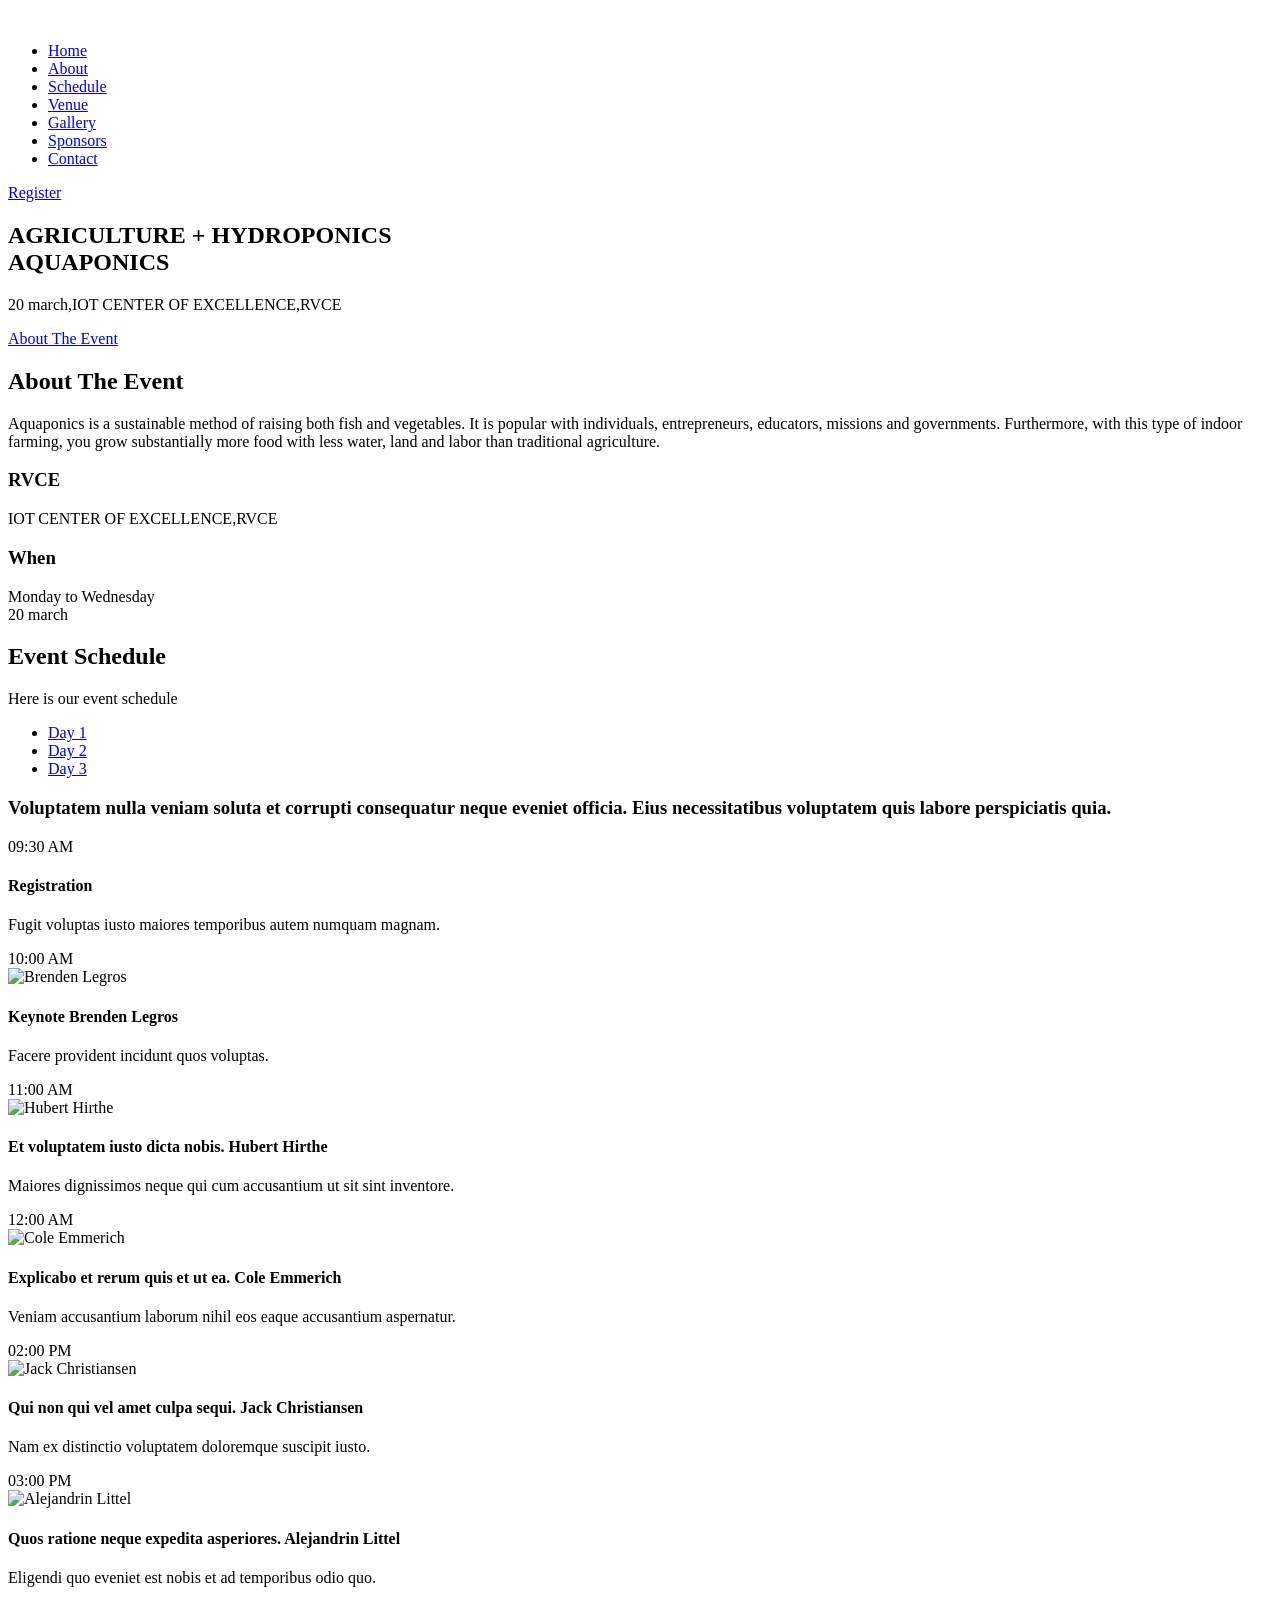
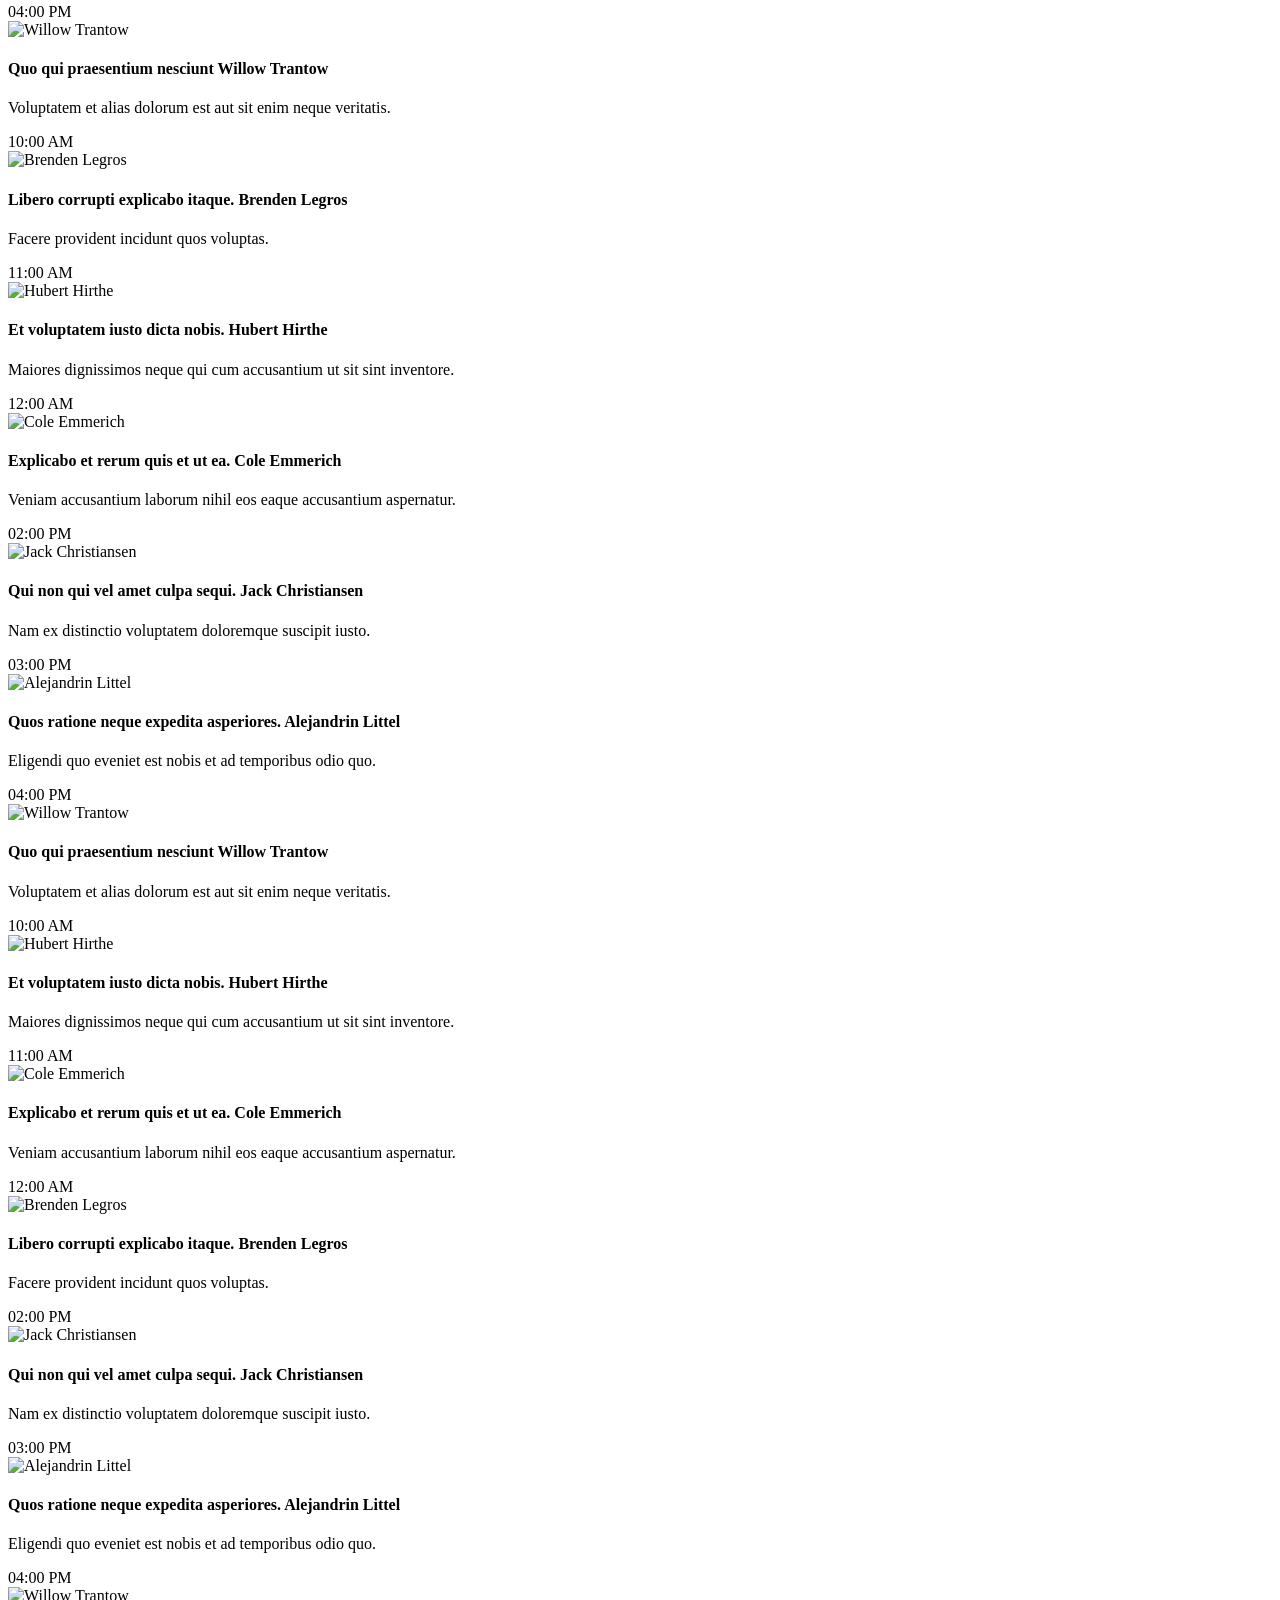
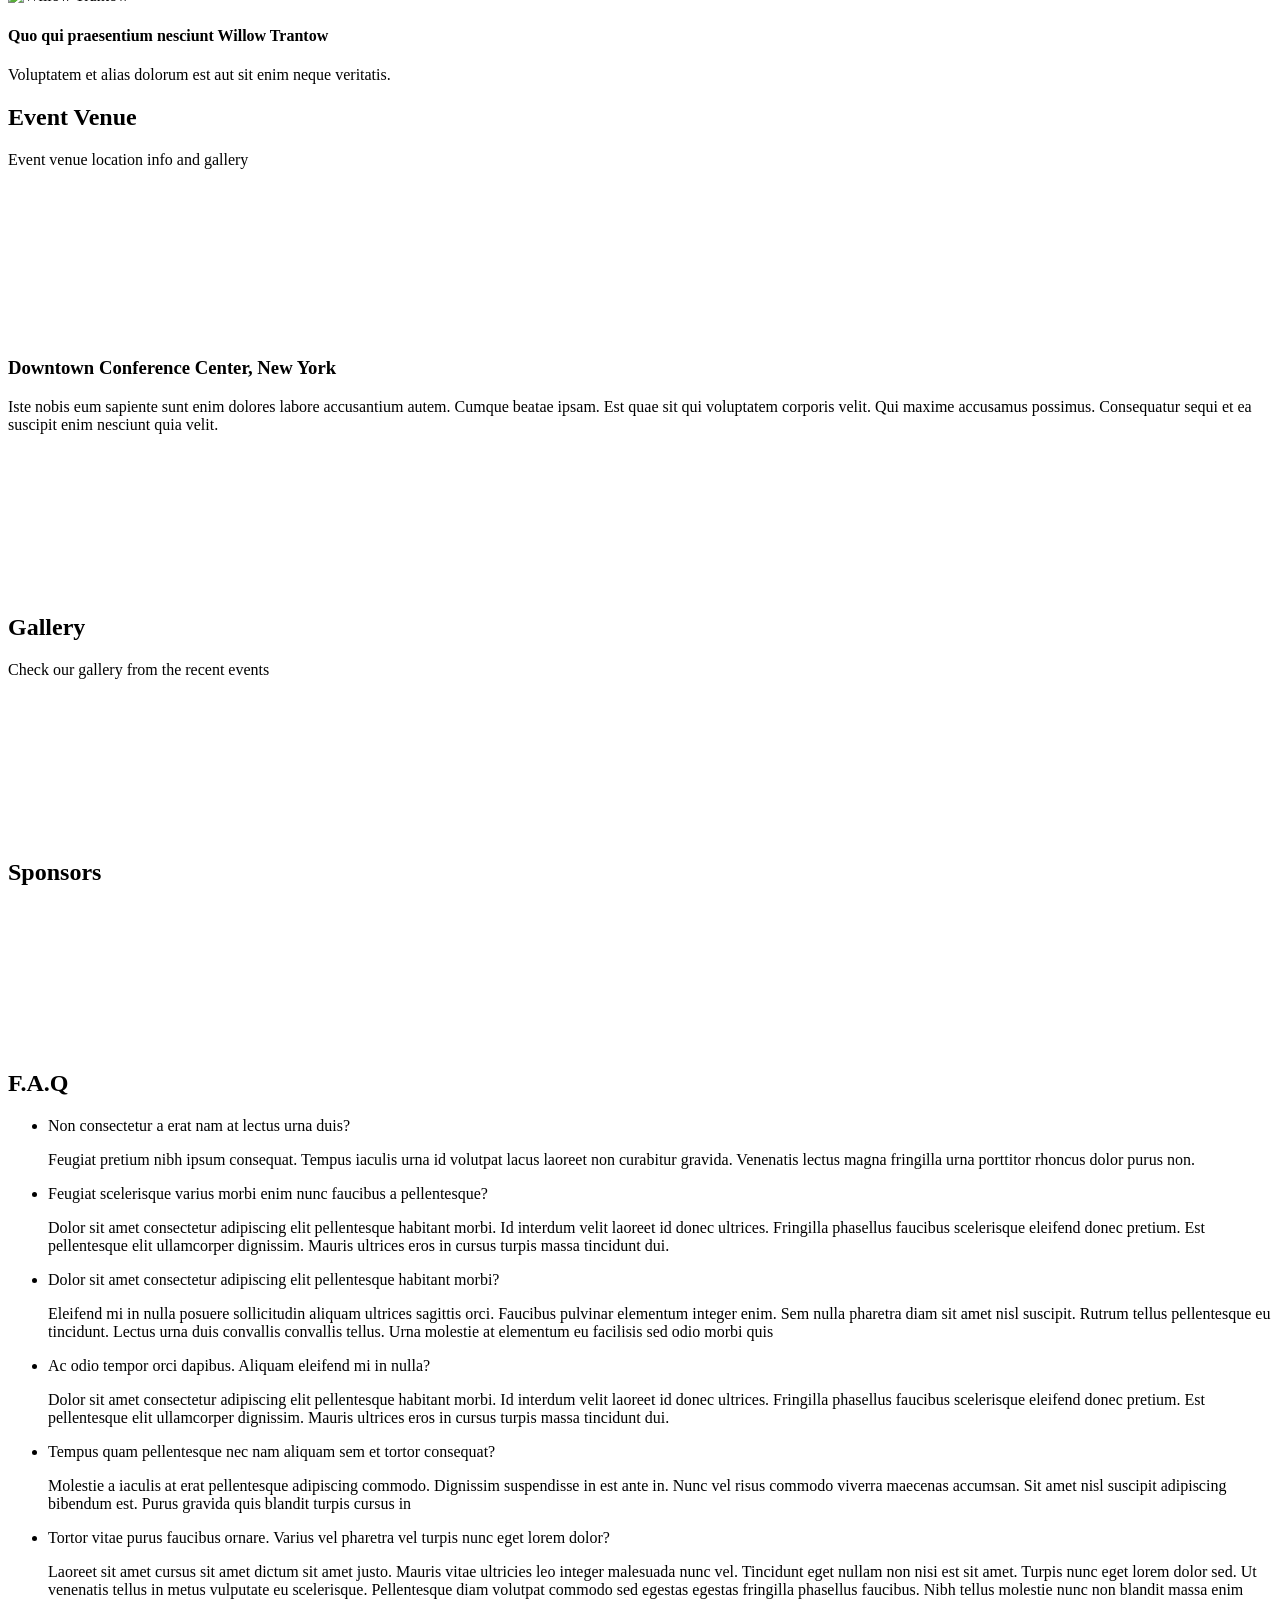
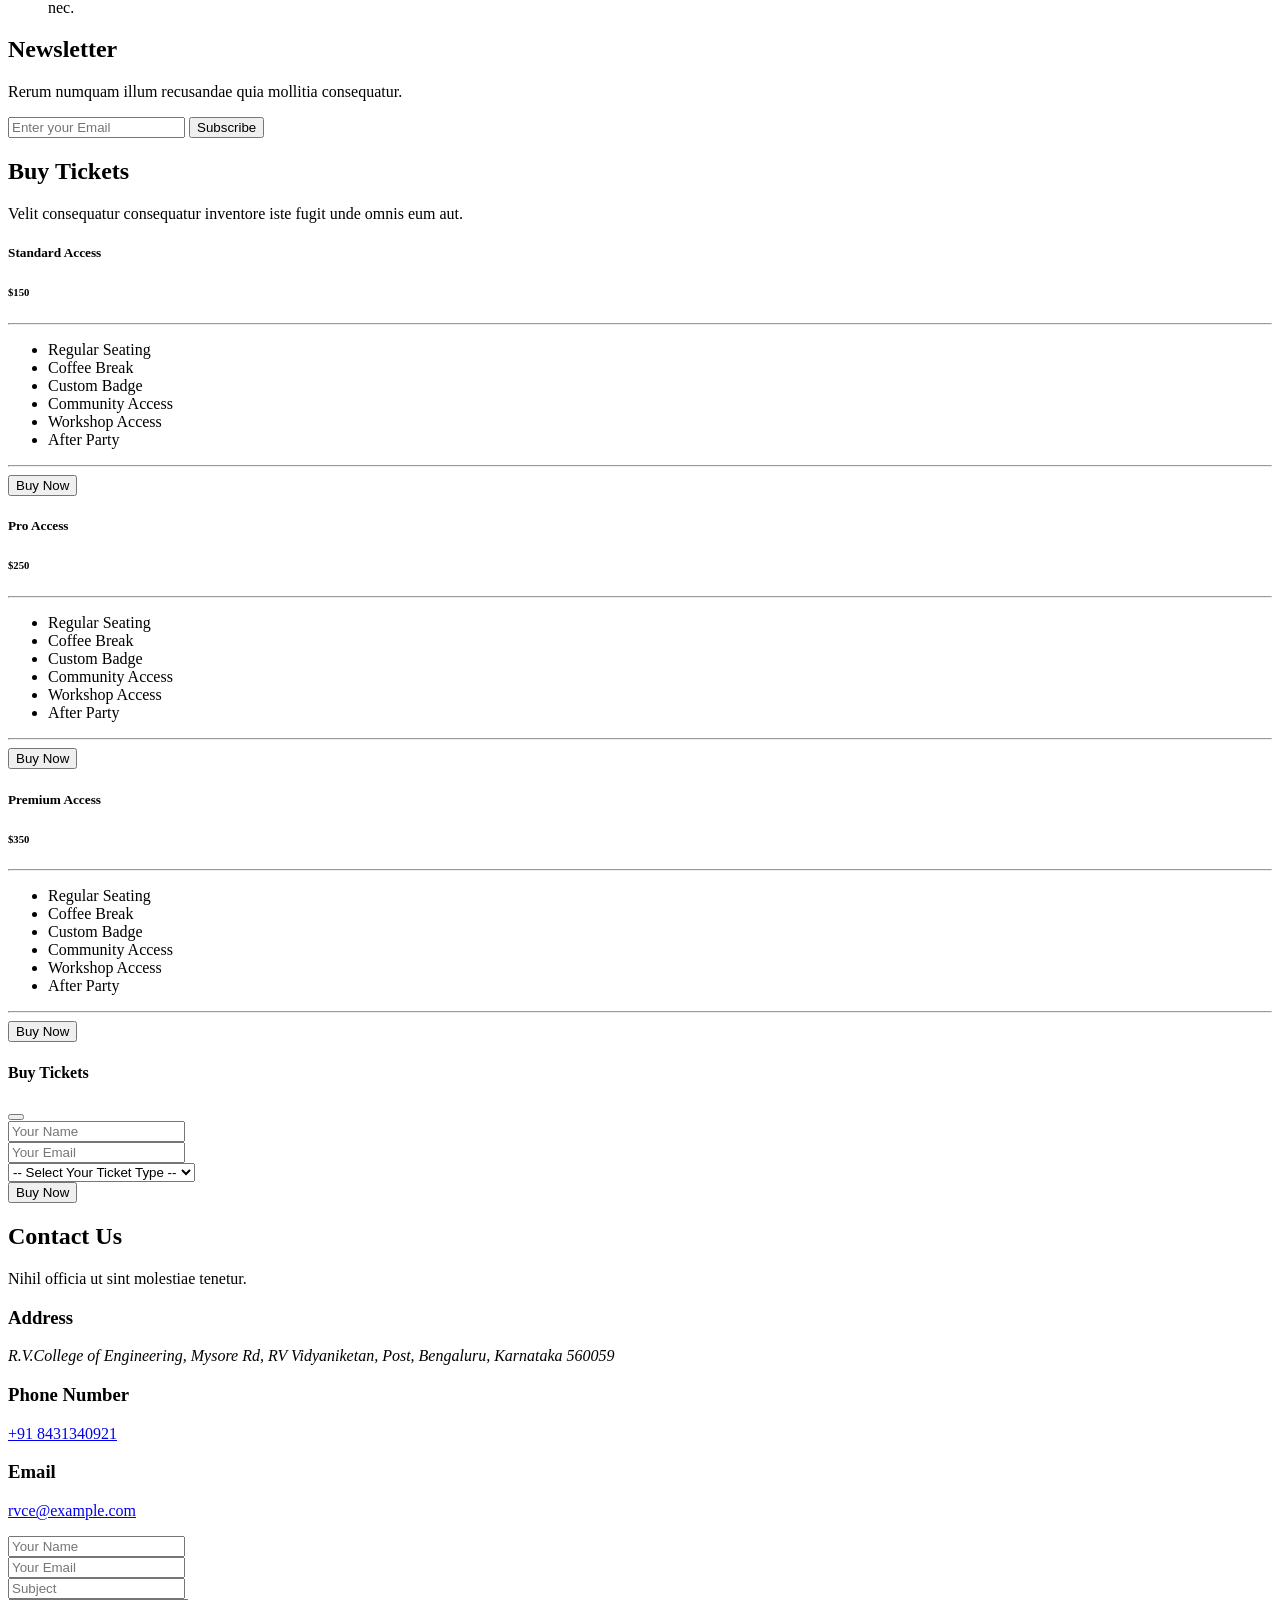
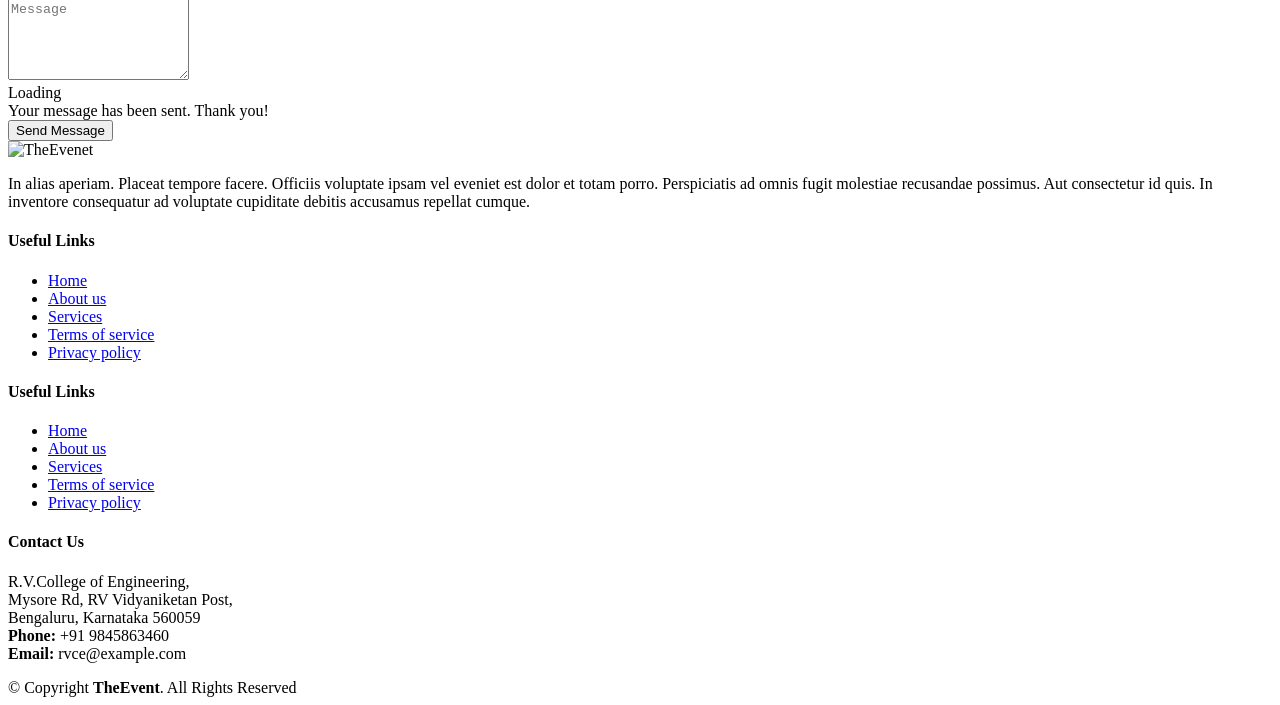
==== index1.html @ 78305111 "Add files via upload" ====
<!DOCTYPE html>
<html lang="en">

<head>
  <meta charset="utf-8">
  <meta content="width=device-width, initial-scale=1.0" name="viewport">

  <title>TheEvent Bootstrap Template - Index</title>
  <meta content="" name="description">
  <meta content="" name="keywords">

  <!-- Favicons -->
  <link href="assets/img/favicon.png" rel="icon">
  <link href="assets/img/apple-touch-icon.png" rel="apple-touch-icon">

  <!-- Google Fonts -->
  <link href="https://fonts.googleapis.com/css?family=Open+Sans:300,300i,400,400i,700,700i|Raleway:300,400,500,700,800" rel="stylesheet">

  <!-- Vendor CSS Files -->
  <link href="assets/vendor/aos/aos.css" rel="stylesheet">
  <link href="assets/vendor/bootstrap/css/bootstrap.min.css" rel="stylesheet">
  <link href="assets/vendor/bootstrap-icons/bootstrap-icons.css" rel="stylesheet">
  <link href="assets/vendor/glightbox/css/glightbox.min.css" rel="stylesheet">
  <link href="assets/vendor/swiper/swiper-bundle.min.css" rel="stylesheet">

  <!-- Template Main CSS File -->
  <link href="assets/css/style.css" rel="stylesheet">

  <!-- =======================================================
  * Template Name: TheEvent
  * Updated: Mar 13 2024 with Bootstrap v5.3.3
  * Template URL: https://bootstrapmade.com/theevent-conference-event-bootstrap-template/
  * Author: BootstrapMade.com
  * License: https://bootstrapmade.com/license/
  ======================================================== -->
</head>

<body>

  <!-- ======= Header ======= -->
  <header id="header" class="d-flex align-items-center ">
    <div class="container-fluid container-xxl d-flex align-items-center">

      <div id="logo" class="me-auto">
        <!-- Uncomment below if you prefer to use a text logo -->
        <!-- <h1><a href="index.html">The<span>Event</span></a></h1>-->
        <a href="index.html" class="scrollto"><img src="assets/img/logo.png" alt="" title=""></a>
      </div>

      <nav id="navbar" class="navbar order-last order-lg-0">
        <ul>
          <li><a class="nav-link scrollto active" href="#hero">Home</a></li>
          <li><a class="nav-link scrollto" href="#about">About</a></li>
          <li><a class="nav-link scrollto" href="#schedule">Schedule</a></li>
          <li><a class="nav-link scrollto" href="#venue">Venue</a></li>
          <li><a class="nav-link scrollto" href="#gallery">Gallery</a></li>
          <li><a class="nav-link scrollto" href="#supporters">Sponsors</a></li>
          <!-- <li class="dropdown"><a href="#"><span>Drop Down</span> <i class="bi bi-chevron-down"></i></a>
          <ul>
            <li><a href="#">Drop Down 1</a></li>
            <li class="dropdown"><a href="#"><span>Deep Drop Down</span> <i class="bi bi-chevron-right"></i></a>
              <ul>
                <li><a href="#">Deep Drop Down 1</a></li>
                <li><a href="#">Deep Drop Down 2</a></li>
                <li><a href="#">Deep Drop Down 3</a></li>
                <li><a href="#">Deep Drop Down 4</a></li>
                <li><a href="#">Deep Drop Down 5</a></li>
              </ul>
            </li>
            <li><a href="#">Drop Down 2</a></li>
            <li><a href="#">Drop Down 3</a></li>
            <li><a href="#">Drop Down 4</a></li>
          </ul>
        </li> -->
          <li><a class="nav-link scrollto" href="#contact">Contact</a></li>
        </ul>
        <i class="bi bi-list mobile-nav-toggle"></i>
      </nav><!-- .navbar -->
      <a class="buy-tickets " href="registration.html">Register</a>

    </div>
  </header><!-- End Header -->

  <!-- ======= Hero Section ======= -->
  <section id="hero">
    <div class="hero-container" data-aos="zoom-in" data-aos-delay="100">
      <h1 class="mb-4 pb-0">AGRICULTURE + HYDROPONICS <br><span>AQUAPONICS</span></h1>
      <p class="mb-4 pb-0">20 march,IOT CENTER OF EXCELLENCE,RVCE</p>
      <a href="https://www.youtube.com/watch?v=yhcAOE2JOVs" class="glightbox play-btn mb-4"></a>
      <a href="#about" class="about-btn scrollto">About The Event</a>
    </div>
  </section><!-- End Hero Section -->

  <main id="main">

    <!-- ======= About Section ======= -->
    <section id="about">
      <div class="container position-relative" data-aos="fade-up">
        <div class="row">
          <div class="col-lg-6">
            <h2>About The Event</h2>
            <p>Aquaponics is a sustainable method of raising both fish and vegetables. It is popular with individuals, entrepreneurs, educators, missions and governments. Furthermore, with this type of indoor farming, you grow substantially more food with less water, land and labor than traditional agriculture.</p>
          </div>
          <div class="col-lg-3">
            <h3>RVCE</h3>
            <p>IOT CENTER OF EXCELLENCE,RVCE</p>
          </div>
          <div class="col-lg-3">
            <h3>When</h3>
            <p>Monday to Wednesday<br>20 march</p>
          </div>
        </div>
      </div>
    </section><!-- End About Section -->

    

    <!-- ======= Schedule Section ======= -->
    <section id="schedule" class="section-with-bg">
      <div class="container" data-aos="fade-up">
        <div class="section-header">
          <h2>Event Schedule</h2>
          <p>Here is our event schedule</p>
        </div>

        <ul class="nav nav-tabs" role="tablist" data-aos="fade-up" data-aos-delay="100">
          <li class="nav-item">
            <a class="nav-link active" href="#day-1" role="tab" data-bs-toggle="tab">Day 1</a>
          </li>
          <li class="nav-item">
            <a class="nav-link" href="#day-2" role="tab" data-bs-toggle="tab">Day 2</a>
          </li>
          <li class="nav-item">
            <a class="nav-link" href="#day-3" role="tab" data-bs-toggle="tab">Day 3</a>
          </li>
        </ul>

        <h3 class="sub-heading">Voluptatem nulla veniam soluta et corrupti consequatur neque eveniet officia. Eius
          necessitatibus voluptatem quis labore perspiciatis quia.</h3>

        <div class="tab-content row justify-content-center" data-aos="fade-up" data-aos-delay="200">

          <!-- Schdule Day 1 -->
          <div role="tabpanel" class="col-lg-9 tab-pane fade show active" id="day-1">

            <div class="row schedule-item">
              <div class="col-md-2"><time>09:30 AM</time></div>
              <div class="col-md-10">
                <h4>Registration</h4>
                <p>Fugit voluptas iusto maiores temporibus autem numquam magnam.</p>
              </div>
            </div>

            <div class="row schedule-item">
              <div class="col-md-2"><time>10:00 AM</time></div>
              <div class="col-md-10">
                <div class="speaker">
                  <img src="assets/img/speakers/1.jpg" alt="Brenden Legros">
                </div>
                <h4>Keynote <span>Brenden Legros</span></h4>
                <p>Facere provident incidunt quos voluptas.</p>
              </div>
            </div>

            <div class="row schedule-item">
              <div class="col-md-2"><time>11:00 AM</time></div>
              <div class="col-md-10">
                <div class="speaker">
                  <img src="assets/img/speakers/2.jpg" alt="Hubert Hirthe">
                </div>
                <h4>Et voluptatem iusto dicta nobis. <span>Hubert Hirthe</span></h4>
                <p>Maiores dignissimos neque qui cum accusantium ut sit sint inventore.</p>
              </div>
            </div>

            <div class="row schedule-item">
              <div class="col-md-2"><time>12:00 AM</time></div>
              <div class="col-md-10">
                <div class="speaker">
                  <img src="assets/img/speakers/3.jpg" alt="Cole Emmerich">
                </div>
                <h4>Explicabo et rerum quis et ut ea. <span>Cole Emmerich</span></h4>
                <p>Veniam accusantium laborum nihil eos eaque accusantium aspernatur.</p>
              </div>
            </div>

            <div class="row schedule-item">
              <div class="col-md-2"><time>02:00 PM</time></div>
              <div class="col-md-10">
                <div class="speaker">
                  <img src="assets/img/speakers/4.jpg" alt="Jack Christiansen">
                </div>
                <h4>Qui non qui vel amet culpa sequi. <span>Jack Christiansen</span></h4>
                <p>Nam ex distinctio voluptatem doloremque suscipit iusto.</p>
              </div>
            </div>

            <div class="row schedule-item">
              <div class="col-md-2"><time>03:00 PM</time></div>
              <div class="col-md-10">
                <div class="speaker">
                  <img src="assets/img/speakers/5.jpg" alt="Alejandrin Littel">
                </div>
                <h4>Quos ratione neque expedita asperiores. <span>Alejandrin Littel</span></h4>
                <p>Eligendi quo eveniet est nobis et ad temporibus odio quo.</p>
              </div>
            </div>

            <div class="row schedule-item">
              <div class="col-md-2"><time>04:00 PM</time></div>
              <div class="col-md-10">
                <div class="speaker">
                  <img src="assets/img/speakers/6.jpg" alt="Willow Trantow">
                </div>
                <h4>Quo qui praesentium nesciunt <span>Willow Trantow</span></h4>
                <p>Voluptatem et alias dolorum est aut sit enim neque veritatis.</p>
              </div>
            </div>

          </div>
          <!-- End Schdule Day 1 -->

          <!-- Schdule Day 2 -->
          <div role="tabpanel" class="col-lg-9  tab-pane fade" id="day-2">

            <div class="row schedule-item">
              <div class="col-md-2"><time>10:00 AM</time></div>
              <div class="col-md-10">
                <div class="speaker">
                  <img src="assets/img/speakers/1.jpg" alt="Brenden Legros">
                </div>
                <h4>Libero corrupti explicabo itaque. <span>Brenden Legros</span></h4>
                <p>Facere provident incidunt quos voluptas.</p>
              </div>
            </div>

            <div class="row schedule-item">
              <div class="col-md-2"><time>11:00 AM</time></div>
              <div class="col-md-10">
                <div class="speaker">
                  <img src="assets/img/speakers/2.jpg" alt="Hubert Hirthe">
                </div>
                <h4>Et voluptatem iusto dicta nobis. <span>Hubert Hirthe</span></h4>
                <p>Maiores dignissimos neque qui cum accusantium ut sit sint inventore.</p>
              </div>
            </div>

            <div class="row schedule-item">
              <div class="col-md-2"><time>12:00 AM</time></div>
              <div class="col-md-10">
                <div class="speaker">
                  <img src="assets/img/speakers/3.jpg" alt="Cole Emmerich">
                </div>
                <h4>Explicabo et rerum quis et ut ea. <span>Cole Emmerich</span></h4>
                <p>Veniam accusantium laborum nihil eos eaque accusantium aspernatur.</p>
              </div>
            </div>

            <div class="row schedule-item">
              <div class="col-md-2"><time>02:00 PM</time></div>
              <div class="col-md-10">
                <div class="speaker">
                  <img src="assets/img/speakers/4.jpg" alt="Jack Christiansen">
                </div>
                <h4>Qui non qui vel amet culpa sequi. <span>Jack Christiansen</span></h4>
                <p>Nam ex distinctio voluptatem doloremque suscipit iusto.</p>
              </div>
            </div>

            <div class="row schedule-item">
              <div class="col-md-2"><time>03:00 PM</time></div>
              <div class="col-md-10">
                <div class="speaker">
                  <img src="assets/img/speakers/5.jpg" alt="Alejandrin Littel">
                </div>
                <h4>Quos ratione neque expedita asperiores. <span>Alejandrin Littel</span></h4>
                <p>Eligendi quo eveniet est nobis et ad temporibus odio quo.</p>
              </div>
            </div>

            <div class="row schedule-item">
              <div class="col-md-2"><time>04:00 PM</time></div>
              <div class="col-md-10">
                <div class="speaker">
                  <img src="assets/img/speakers/6.jpg" alt="Willow Trantow">
                </div>
                <h4>Quo qui praesentium nesciunt <span>Willow Trantow</span></h4>
                <p>Voluptatem et alias dolorum est aut sit enim neque veritatis.</p>
              </div>
            </div>

          </div>
          <!-- End Schdule Day 2 -->

          <!-- Schdule Day 3 -->
          <div role="tabpanel" class="col-lg-9  tab-pane fade" id="day-3">

            <div class="row schedule-item">
              <div class="col-md-2"><time>10:00 AM</time></div>
              <div class="col-md-10">
                <div class="speaker">
                  <img src="assets/img/speakers/2.jpg" alt="Hubert Hirthe">
                </div>
                <h4>Et voluptatem iusto dicta nobis. <span>Hubert Hirthe</span></h4>
                <p>Maiores dignissimos neque qui cum accusantium ut sit sint inventore.</p>
              </div>
            </div>

            <div class="row schedule-item">
              <div class="col-md-2"><time>11:00 AM</time></div>
              <div class="col-md-10">
                <div class="speaker">
                  <img src="assets/img/speakers/3.jpg" alt="Cole Emmerich">
                </div>
                <h4>Explicabo et rerum quis et ut ea. <span>Cole Emmerich</span></h4>
                <p>Veniam accusantium laborum nihil eos eaque accusantium aspernatur.</p>
              </div>
            </div>

            <div class="row schedule-item">
              <div class="col-md-2"><time>12:00 AM</time></div>
              <div class="col-md-10">
                <div class="speaker">
                  <img src="assets/img/speakers/1.jpg" alt="Brenden Legros">
                </div>
                <h4>Libero corrupti explicabo itaque. <span>Brenden Legros</span></h4>
                <p>Facere provident incidunt quos voluptas.</p>
              </div>
            </div>

            <div class="row schedule-item">
              <div class="col-md-2"><time>02:00 PM</time></div>
              <div class="col-md-10">
                <div class="speaker">
                  <img src="assets/img/speakers/4.jpg" alt="Jack Christiansen">
                </div>
                <h4>Qui non qui vel amet culpa sequi. <span>Jack Christiansen</span></h4>
                <p>Nam ex distinctio voluptatem doloremque suscipit iusto.</p>
              </div>
            </div>

            <div class="row schedule-item">
              <div class="col-md-2"><time>03:00 PM</time></div>
              <div class="col-md-10">
                <div class="speaker">
                  <img src="assets/img/speakers/5.jpg" alt="Alejandrin Littel">
                </div>
                <h4>Quos ratione neque expedita asperiores. <span>Alejandrin Littel</span></h4>
                <p>Eligendi quo eveniet est nobis et ad temporibus odio quo.</p>
              </div>
            </div>

            <div class="row schedule-item">
              <div class="col-md-2"><time>04:00 PM</time></div>
              <div class="col-md-10">
                <div class="speaker">
                  <img src="assets/img/speakers/6.jpg" alt="Willow Trantow">
                </div>
                <h4>Quo qui praesentium nesciunt <span>Willow Trantow</span></h4>
                <p>Voluptatem et alias dolorum est aut sit enim neque veritatis.</p>
              </div>
            </div>

          </div>
          <!-- End Schdule Day 2 -->

        </div>

      </div>

    </section><!-- End Schedule Section -->

    <!-- ======= Venue Section ======= -->
    <section id="venue">

      <div class="container-fluid" data-aos="fade-up">

        <div class="section-header">
          <h2>Event Venue</h2>
          <p>Event venue location info and gallery</p>
        </div>

        <div class="row g-0">
          <div class="col-lg-6 venue-map">
            <iframe src="https://www.google.com/maps/embed?pb=!1m14!1m8!1m3!1d12097.433213460943!2d-74.0062269!3d40.7101282!3m2!1i1024!2i768!4f13.1!3m3!1m2!1s0x0%3A0xb89d1fe6bc499443!2sDowntown+Conference+Center!5e0!3m2!1smk!2sbg!4v1539943755621" frameborder="0" style="border:0" allowfullscreen></iframe>
          </div>

          <div class="col-lg-6 venue-info">
            <div class="row justify-content-center">
              <div class="col-11 col-lg-8 position-relative">
                <h3>Downtown Conference Center, New York</h3>
                <p>Iste nobis eum sapiente sunt enim dolores labore accusantium autem. Cumque beatae ipsam. Est quae sit qui voluptatem corporis velit. Qui maxime accusamus possimus. Consequatur sequi et ea suscipit enim nesciunt quia velit.</p>
              </div>
            </div>
          </div>
        </div>

      </div>

      <div class="container-fluid venue-gallery-container" data-aos="fade-up" data-aos-delay="100">
        <div class="row g-0">

          <div class="col-lg-3 col-md-4">
            <div class="venue-gallery">
              <a href="assets/img/venue-gallery/1.jpg" class="glightbox" data-gall="venue-gallery">
                <img src="assets/img/venue-gallery/1.jpg" alt="" class="img-fluid">
              </a>
            </div>
          </div>

          <div class="col-lg-3 col-md-4">
            <div class="venue-gallery">
              <a href="assets/img/venue-gallery/2.jpg" class="glightbox" data-gall="venue-gallery">
                <img src="assets/img/venue-gallery/2.jpg" alt="" class="img-fluid">
              </a>
            </div>
          </div>

          <div class="col-lg-3 col-md-4">
            <div class="venue-gallery">
              <a href="assets/img/venue-gallery/3.jpg" class="glightbox" data-gall="venue-gallery">
                <img src="assets/img/venue-gallery/3.jpg" alt="" class="img-fluid">
              </a>
            </div>
          </div>

          <div class="col-lg-3 col-md-4">
            <div class="venue-gallery">
              <a href="assets/img/venue-gallery/4.jpg" class="glightbox" data-gall="venue-gallery">
                <img src="assets/img/venue-gallery/4.jpg" alt="" class="img-fluid">
              </a>
            </div>
          </div>

          <div class="col-lg-3 col-md-4">
            <div class="venue-gallery">
              <a href="assets/img/venue-gallery/5.jpg" class="glightbox" data-gall="venue-gallery">
                <img src="assets/img/venue-gallery/5.jpg" alt="" class="img-fluid">
              </a>
            </div>
          </div>

          <div class="col-lg-3 col-md-4">
            <div class="venue-gallery">
              <a href="assets/img/venue-gallery/6.jpg" class="glightbox" data-gall="venue-gallery">
                <img src="assets/img/venue-gallery/6.jpg" alt="" class="img-fluid">
              </a>
            </div>
          </div>

          <div class="col-lg-3 col-md-4">
            <div class="venue-gallery">
              <a href="assets/img/venue-gallery/7.jpg" class="glightbox" data-gall="venue-gallery">
                <img src="assets/img/venue-gallery/7.jpg" alt="" class="img-fluid">
              </a>
            </div>
          </div>

          <div class="col-lg-3 col-md-4">
            <div class="venue-gallery">
              <a href="assets/img/venue-gallery/8.jpg" class="glightbox" data-gall="venue-gallery">
                <img src="assets/img/venue-gallery/8.jpg" alt="" class="img-fluid">
              </a>
            </div>
          </div>

        </div>
      </div>

    </section><!-- End Venue Section -->

   

    <!-- ======= Gallery Section ======= -->
    <section id="gallery">

      <div class="container" data-aos="fade-up">
        <div class="section-header">
          <h2>Gallery</h2>
          <p>Check our gallery from the recent events</p>
        </div>
      </div>

      <div class="gallery-slider swiper">
        <div class="swiper-wrapper align-items-center">
          <div class="swiper-slide"><a href="assets/img/gallery/1.jpg" class="gallery-lightbox"><img src="assets/img/gallery/1.jpg" class="img-fluid" alt=""></a></div>
          <div class="swiper-slide"><a href="assets/img/gallery/2.jpg" class="gallery-lightbox"><img src="assets/img/gallery/2.jpg" class="img-fluid" alt=""></a></div>
          <div class="swiper-slide"><a href="assets/img/gallery/3.jpg" class="gallery-lightbox"><img src="assets/img/gallery/3.jpg" class="img-fluid" alt=""></a></div>
          <div class="swiper-slide"><a href="assets/img/gallery/4.jpg" class="gallery-lightbox"><img src="assets/img/gallery/4.jpg" class="img-fluid" alt=""></a></div>
          <div class="swiper-slide"><a href="assets/img/gallery/5.jpg" class="gallery-lightbox"><img src="assets/img/gallery/5.jpg" class="img-fluid" alt=""></a></div>
          <div class="swiper-slide"><a href="assets/img/gallery/6.jpg" class="gallery-lightbox"><img src="assets/img/gallery/6.jpg" class="img-fluid" alt=""></a></div>
          <div class="swiper-slide"><a href="assets/img/gallery/7.jpg" class="gallery-lightbox"><img src="assets/img/gallery/7.jpg" class="img-fluid" alt=""></a></div>
          <div class="swiper-slide"><a href="assets/img/gallery/8.jpg" class="gallery-lightbox"><img src="assets/img/gallery/8.jpg" class="img-fluid" alt=""></a></div>
        </div>
        <div class="swiper-pagination"></div>
      </div>

    </section><!-- End Gallery Section -->

    <!-- ======= Supporters Section ======= -->
    <section id="supporters" class="section-with-bg">

      <div class="container" data-aos="fade-up">
        <div class="section-header">
          <h2>Sponsors</h2>
        </div>

        <div class="row g-0 supporters-wrap clearfix" data-aos="zoom-in" data-aos-delay="100">

          <div class="col-lg-3 col-md-4 col-xs-6">
            <div class="supporter-logo">
              <img src="assets/img/supporters/cisco.png" class="img-fluid" alt="">
            </div>
          </div>

          <div class="col-lg-3 col-md-4 col-xs-6">
            <div class="supporter-logo">
              <img src="assets/img/supporters/jindal1.png" class="img-fluid" alt="">
            </div>
          </div>

          <div class="col-lg-3 col-md-4 col-xs-6">
            <div class="supporter-logo">
              <img src="assets/img/supporters/biosave.png" class="img-fluid" alt="">
            </div>
          </div>

          <div class="col-lg-3 col-md-4 col-xs-6">
            <div class="supporter-logo">
              <img src="assets/img/supporters/4.png" class="img-fluid" alt="">
            </div>
          </div>

          <div class="col-lg-3 col-md-4 col-xs-6">
            <div class="supporter-logo">
              <img src="assets/img/supporters/5.png" class="img-fluid" alt="">
            </div>
          </div>

          <div class="col-lg-3 col-md-4 col-xs-6">
            <div class="supporter-logo">
              <img src="assets/img/supporters/6.png" class="img-fluid" alt="">
            </div>
          </div>

          <div class="col-lg-3 col-md-4 col-xs-6">
            <div class="supporter-logo">
              <img src="assets/img/supporters/7.png" class="img-fluid" alt="">
            </div>
          </div>

          <div class="col-lg-3 col-md-4 col-xs-6">
            <div class="supporter-logo">
              <img src="assets/img/supporters/8.png" class="img-fluid" alt="">
            </div>
          </div>

        </div>

      </div>

    </section><!-- End Sponsors Section -->

    <!-- =======  F.A.Q Section ======= -->
    <section id="faq">

      <div class="container" data-aos="fade-up">

        <div class="section-header">
          <h2>F.A.Q </h2>
        </div>

        <div class="row justify-content-center" data-aos="fade-up" data-aos-delay="100">
          <div class="col-lg-9">

            <ul class="faq-list">

              <li>
                <div data-bs-toggle="collapse" class="collapsed question" href="#faq1">Non consectetur a erat nam at lectus urna duis? <i class="bi bi-chevron-down icon-show"></i><i class="bi bi-chevron-up icon-close"></i></div>
                <div id="faq1" class="collapse" data-bs-parent=".faq-list">
                  <p>
                    Feugiat pretium nibh ipsum consequat. Tempus iaculis urna id volutpat lacus laoreet non curabitur gravida. Venenatis lectus magna fringilla urna porttitor rhoncus dolor purus non.
                  </p>
                </div>
              </li>

              <li>
                <div data-bs-toggle="collapse" href="#faq2" class="collapsed question">Feugiat scelerisque varius morbi enim nunc faucibus a pellentesque? <i class="bi bi-chevron-down icon-show"></i><i class="bi bi-chevron-up icon-close"></i></div>
                <div id="faq2" class="collapse" data-bs-parent=".faq-list">
                  <p>
                    Dolor sit amet consectetur adipiscing elit pellentesque habitant morbi. Id interdum velit laoreet id donec ultrices. Fringilla phasellus faucibus scelerisque eleifend donec pretium. Est pellentesque elit ullamcorper dignissim. Mauris ultrices eros in cursus turpis massa tincidunt dui.
                  </p>
                </div>
              </li>

              <li>
                <div data-bs-toggle="collapse" href="#faq3" class="collapsed question">Dolor sit amet consectetur adipiscing elit pellentesque habitant morbi? <i class="bi bi-chevron-down icon-show"></i><i class="bi bi-chevron-up icon-close"></i></div>
                <div id="faq3" class="collapse" data-bs-parent=".faq-list">
                  <p>
                    Eleifend mi in nulla posuere sollicitudin aliquam ultrices sagittis orci. Faucibus pulvinar elementum integer enim. Sem nulla pharetra diam sit amet nisl suscipit. Rutrum tellus pellentesque eu tincidunt. Lectus urna duis convallis convallis tellus. Urna molestie at elementum eu facilisis sed odio morbi quis
                  </p>
                </div>
              </li>

              <li>
                <div data-bs-toggle="collapse" href="#faq4" class="collapsed question">Ac odio tempor orci dapibus. Aliquam eleifend mi in nulla? <i class="bi bi-chevron-down icon-show"></i><i class="bi bi-chevron-up icon-close"></i></div>
                <div id="faq4" class="collapse" data-bs-parent=".faq-list">
                  <p>
                    Dolor sit amet consectetur adipiscing elit pellentesque habitant morbi. Id interdum velit laoreet id donec ultrices. Fringilla phasellus faucibus scelerisque eleifend donec pretium. Est pellentesque elit ullamcorper dignissim. Mauris ultrices eros in cursus turpis massa tincidunt dui.
                  </p>
                </div>
              </li>

              <li>
                <div data-bs-toggle="collapse" href="#faq5" class="collapsed question">Tempus quam pellentesque nec nam aliquam sem et tortor consequat? <i class="bi bi-chevron-down icon-show"></i><i class="bi bi-chevron-up icon-close"></i></div>
                <div id="faq5" class="collapse" data-bs-parent=".faq-list">
                  <p>
                    Molestie a iaculis at erat pellentesque adipiscing commodo. Dignissim suspendisse in est ante in. Nunc vel risus commodo viverra maecenas accumsan. Sit amet nisl suscipit adipiscing bibendum est. Purus gravida quis blandit turpis cursus in
                  </p>
                </div>
              </li>

              <li>
                <div data-bs-toggle="collapse" href="#faq6" class="collapsed question">Tortor vitae purus faucibus ornare. Varius vel pharetra vel turpis nunc eget lorem dolor? <i class="bi bi-chevron-down icon-show"></i><i class="bi bi-chevron-up icon-close"></i></div>
                <div id="faq6" class="collapse" data-bs-parent=".faq-list">
                  <p>
                    Laoreet sit amet cursus sit amet dictum sit amet justo. Mauris vitae ultricies leo integer malesuada nunc vel. Tincidunt eget nullam non nisi est sit amet. Turpis nunc eget lorem dolor sed. Ut venenatis tellus in metus vulputate eu scelerisque. Pellentesque diam volutpat commodo sed egestas egestas fringilla phasellus faucibus. Nibh tellus molestie nunc non blandit massa enim nec.
                  </p>
                </div>
              </li>

            </ul>

          </div>
        </div>

      </div>

    </section><!-- End  F.A.Q Section -->

    <!-- ======= Subscribe Section ======= -->
    <section id="subscribe">
      <div class="container" data-aos="zoom-in">
        <div class="section-header">
          <h2>Newsletter</h2>
          <p>Rerum numquam illum recusandae quia mollitia consequatur.</p>
        </div>

        <form method="POST" action="#">
          <div class="row justify-content-center">
            <div class="col-lg-6 col-md-10 d-flex">
              <input type="text" class="form-control" placeholder="Enter your Email">
              <button type="submit" class="ms-2">Subscribe</button>
            </div>
          </div>
        </form>

      </div>
    </section><!-- End Subscribe Section -->

    <!-- ======= Buy Ticket Section ======= -->
    <section id="buy-tickets" class="section-with-bg">
      <div class="container" data-aos="fade-up">

        <div class="section-header">
          <h2>Buy Tickets</h2>
          <p>Velit consequatur consequatur inventore iste fugit unde omnis eum aut.</p>
        </div>

        <div class="row">
          <div class="col-lg-4" data-aos="fade-up" data-aos-delay="100">
            <div class="card mb-5 mb-lg-0">
              <div class="card-body">
                <h5 class="card-title text-muted text-uppercase text-center">Standard Access</h5>
                <h6 class="card-price text-center">$150</h6>
                <hr>
                <ul class="fa-ul">
                  <li><span class="fa-li"><i class="fa fa-check"></i></span>Regular Seating</li>
                  <li><span class="fa-li"><i class="fa fa-check"></i></span>Coffee Break</li>
                  <li><span class="fa-li"><i class="fa fa-check"></i></span>Custom Badge</li>
                  <li class="text-muted"><span class="fa-li"><i class="fa fa-times"></i></span>Community Access</li>
                  <li class="text-muted"><span class="fa-li"><i class="fa fa-times"></i></span>Workshop Access</li>
                  <li class="text-muted"><span class="fa-li"><i class="fa fa-times"></i></span>After Party</li>
                </ul>
                <hr>
                <div class="text-center">
                  <button type="button" class="btn" data-bs-toggle="modal" data-bs-target="#buy-ticket-modal" data-ticket-type="standard-access">Buy Now</button>
                </div>
              </div>
            </div>
          </div>
          <div class="col-lg-4" data-aos="fade-up" data-aos-delay="200">
            <div class="card mb-5 mb-lg-0">
              <div class="card-body">
                <h5 class="card-title text-muted text-uppercase text-center">Pro Access</h5>
                <h6 class="card-price text-center">$250</h6>
                <hr>
                <ul class="fa-ul">
                  <li><span class="fa-li"><i class="fa fa-check"></i></span>Regular Seating</li>
                  <li><span class="fa-li"><i class="fa fa-check"></i></span>Coffee Break</li>
                  <li><span class="fa-li"><i class="fa fa-check"></i></span>Custom Badge</li>
                  <li><span class="fa-li"><i class="fa fa-check"></i></span>Community Access</li>
                  <li class="text-muted"><span class="fa-li"><i class="fa fa-times"></i></span>Workshop Access</li>
                  <li class="text-muted"><span class="fa-li"><i class="fa fa-times"></i></span>After Party</li>
                </ul>
                <hr>
                <div class="text-center">
                  <button type="button" class="btn" data-bs-toggle="modal" data-bs-target="#buy-ticket-modal" data-ticket-type="pro-access">Buy Now</button>
                </div>
              </div>
            </div>
          </div>
          <!-- Pro Tier -->
          <div class="col-lg-4" data-aos="fade-up" data-aos-delay="300">
            <div class="card">
              <div class="card-body">
                <h5 class="card-title text-muted text-uppercase text-center">Premium Access</h5>
                <h6 class="card-price text-center">$350</h6>
                <hr>
                <ul class="fa-ul">
                  <li><span class="fa-li"><i class="fa fa-check"></i></span>Regular Seating</li>
                  <li><span class="fa-li"><i class="fa fa-check"></i></span>Coffee Break</li>
                  <li><span class="fa-li"><i class="fa fa-check"></i></span>Custom Badge</li>
                  <li><span class="fa-li"><i class="fa fa-check"></i></span>Community Access</li>
                  <li><span class="fa-li"><i class="fa fa-check"></i></span>Workshop Access</li>
                  <li><span class="fa-li"><i class="fa fa-check"></i></span>After Party</li>
                </ul>
                <hr>
                <div class="text-center">
                  <button type="button" class="btn" data-bs-toggle="modal" data-bs-target="#buy-ticket-modal" data-ticket-type="premium-access">Buy Now</button>
                </div>

              </div>
            </div>
          </div>
        </div>

      </div>

      <!-- Modal Order Form -->
      <div id="buy-ticket-modal" class="modal fade">
        <div class="modal-dialog" role="document">
          <div class="modal-content">
            <div class="modal-header">
              <h4 class="modal-title">Buy Tickets</h4>
              <button type="button" class="btn-close" data-bs-dismiss="modal" aria-label="Close"></button>
            </div>
            <div class="modal-body">
              <form method="POST" action="#">
                <div class="form-group">
                  <input type="text" class="form-control" name="your-name" placeholder="Your Name">
                </div>
                <div class="form-group mt-3">
                  <input type="text" class="form-control" name="your-email" placeholder="Your Email">
                </div>
                <div class="form-group mt-3">
                  <select id="ticket-type" name="ticket-type" class="form-select">
                    <option value="">-- Select Your Ticket Type --</option>
                    <option value="standard-access">Standard Access</option>
                    <option value="pro-access">Pro Access</option>
                    <option value="premium-access">Premium Access</option>
                  </select>
                </div>
                <div class="text-center mt-3">
                  <button type="submit" class="btn">Buy Now</button>
                </div>
              </form>
            </div>
          </div><!-- /.modal-content -->
        </div><!-- /.modal-dialog -->
      </div><!-- /.modal -->

    </section><!-- End Buy Ticket Section -->

    <!-- ======= Contact Section ======= -->
    <section id="contact" class="section-bg">

      <div class="container" data-aos="fade-up">

        <div class="section-header">
          <h2>Contact Us</h2>
          <p>Nihil officia ut sint molestiae tenetur.</p>
        </div>

        <div class="row contact-info">

          <div class="col-md-4">
            <div class="contact-address">
              <i class="bi bi-geo-alt"></i>
              <h3>Address</h3>
              <address>R.V.College of Engineering,
                Mysore Rd, RV Vidyaniketan, Post, Bengaluru, Karnataka 560059</address>
            </div>
          </div>

          <div class="col-md-4">
            <div class="contact-phone">
              <i class="bi bi-phone"></i>
              <h3>Phone Number</h3>
              <p><a href="tel:+91 8431340921">+91 8431340921</a></p>
            </div>
          </div>

          <div class="col-md-4">
            <div class="contact-email">
              <i class="bi bi-envelope"></i>
              <h3>Email</h3>
              <p><a href="mailto:info@example.com">rvce@example.com</a></p>
            </div>
          </div>

        </div>

        <div class="form">
          <form action="forms/contact.php" method="post" role="form" class="php-email-form">
            <div class="row">
              <div class="form-group col-md-6">
                <input type="text" name="name" class="form-control" id="name" placeholder="Your Name" required>
              </div>
              <div class="form-group col-md-6 mt-3 mt-md-0">
                <input type="email" class="form-control" name="email" id="email" placeholder="Your Email" required>
              </div>
            </div>
            <div class="form-group mt-3">
              <input type="text" class="form-control" name="subject" id="subject" placeholder="Subject" required>
            </div>
            <div class="form-group mt-3">
              <textarea class="form-control" name="message" rows="5" placeholder="Message" required></textarea>
            </div>
            <div class="my-3">
              <div class="loading">Loading</div>
              <div class="error-message"></div>
              <div class="sent-message">Your message has been sent. Thank you!</div>
            </div>
            <div class="text-center"><button type="submit">Send Message</button></div>
          </form>
        </div>

      </div>
    </section><!-- End Contact Section -->

  </main><!-- End #main -->

  <!-- ======= Footer ======= -->
  <footer id="footer">
    <div class="footer-top">
      <div class="container">
        <div class="row">

          <div class="col-lg-3 col-md-6 footer-info">
            <img src="assets/img/logo.png" alt="TheEvenet">
            <p>In alias aperiam. Placeat tempore facere. Officiis voluptate ipsam vel eveniet est dolor et totam porro. Perspiciatis ad omnis fugit molestiae recusandae possimus. Aut consectetur id quis. In inventore consequatur ad voluptate cupiditate debitis accusamus repellat cumque.</p>
          </div>

          <div class="col-lg-3 col-md-6 footer-links">
            <h4>Useful Links</h4>
            <ul>
              <li><i class="bi bi-chevron-right"></i> <a href="#">Home</a></li>
              <li><i class="bi bi-chevron-right"></i> <a href="#">About us</a></li>
              <li><i class="bi bi-chevron-right"></i> <a href="#">Services</a></li>
              <li><i class="bi bi-chevron-right"></i> <a href="#">Terms of service</a></li>
              <li><i class="bi bi-chevron-right"></i> <a href="#">Privacy policy</a></li>
            </ul>
          </div>

          <div class="col-lg-3 col-md-6 footer-links">
            <h4>Useful Links</h4>
            <ul>
              <li><i class="bi bi-chevron-right"></i> <a href="#">Home</a></li>
              <li><i class="bi bi-chevron-right"></i> <a href="#">About us</a></li>
              <li><i class="bi bi-chevron-right"></i> <a href="#">Services</a></li>
              <li><i class="bi bi-chevron-right"></i> <a href="#">Terms of service</a></li>
              <li><i class="bi bi-chevron-right"></i> <a href="#">Privacy policy</a></li>
            </ul>
          </div>

          <div class="col-lg-3 col-md-6 footer-contact">
            <h4>Contact Us</h4>
            <p>
                R.V.College of Engineering,<br>
                Mysore Rd, RV Vidyaniketan Post,<br>
                Bengaluru, Karnataka 560059<br>
              <strong>Phone:</strong> +91 9845863460<br>
              <strong>Email:</strong> rvce@example.com<br>
            </p>

            <div class="social-links">
              <a href="#" class="twitter"><i class="bi bi-twitter"></i></a>
              <a href="#" class="facebook"><i class="bi bi-facebook"></i></a>
              <a href="#" class="instagram"><i class="bi bi-instagram"></i></a>
              <a href="#" class="google-plus"><i class="bi bi-instagram"></i></a>
              <a href="#" class="linkedin"><i class="bi bi-linkedin"></i></a>
            </div>

          </div>

        </div>
      </div>
    </div>

    <div class="container">
      <div class="copyright">
        &copy; Copyright <strong>TheEvent</strong>. All Rights Reserved
      </div>
      
    </div>
  </footer><!-- End  Footer -->

  <a href="#" class="back-to-top d-flex align-items-center justify-content-center"><i class="bi bi-arrow-up-short"></i></a>

  <!-- Vendor JS Files -->
  <script src="assets/vendor/aos/aos.js"></script>
  <script src="assets/vendor/bootstrap/js/bootstrap.bundle.min.js"></script>
  <script src="assets/vendor/glightbox/js/glightbox.min.js"></script>
  <script src="assets/vendor/swiper/swiper-bundle.min.js"></script>
  <script src="assets/vendor/php-email-form/validate.js"></script>

  <!-- Template Main JS File -->
  <script src="assets/js/main.js"></script>

</body>

</html>
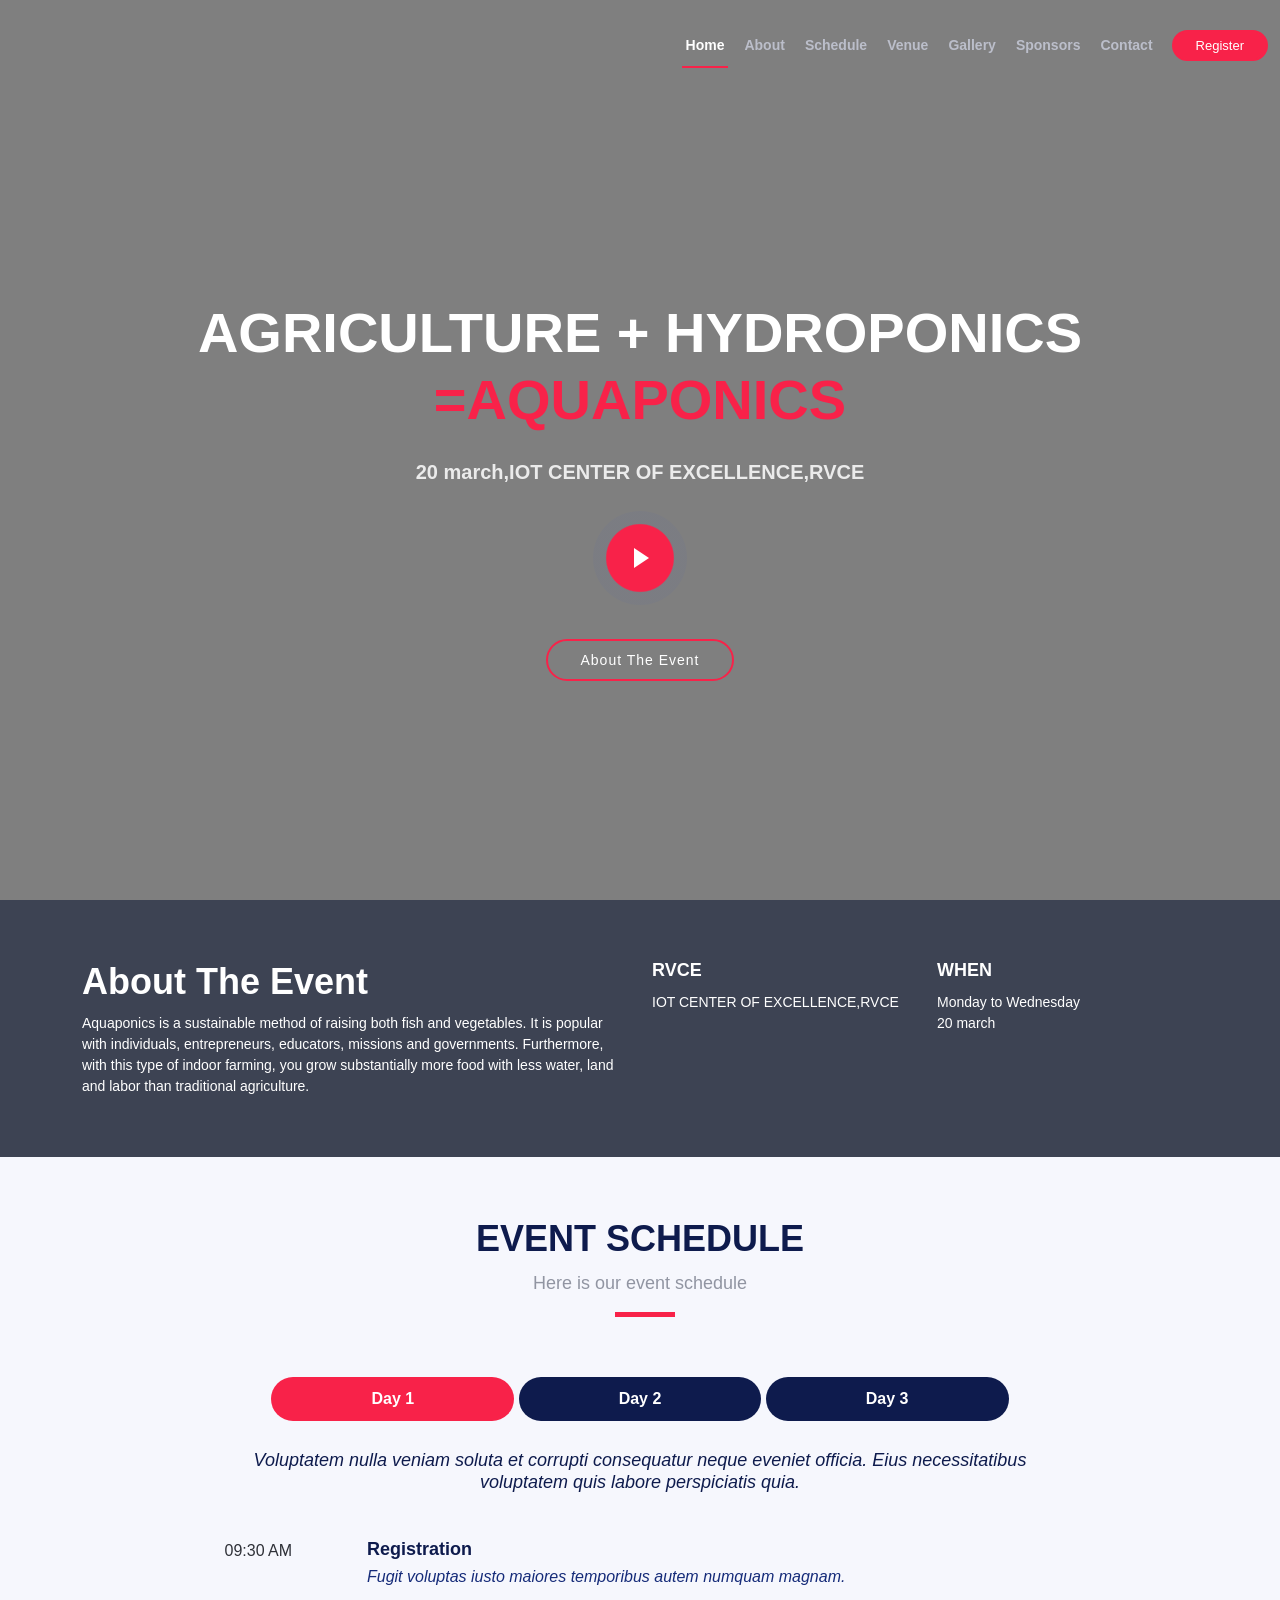
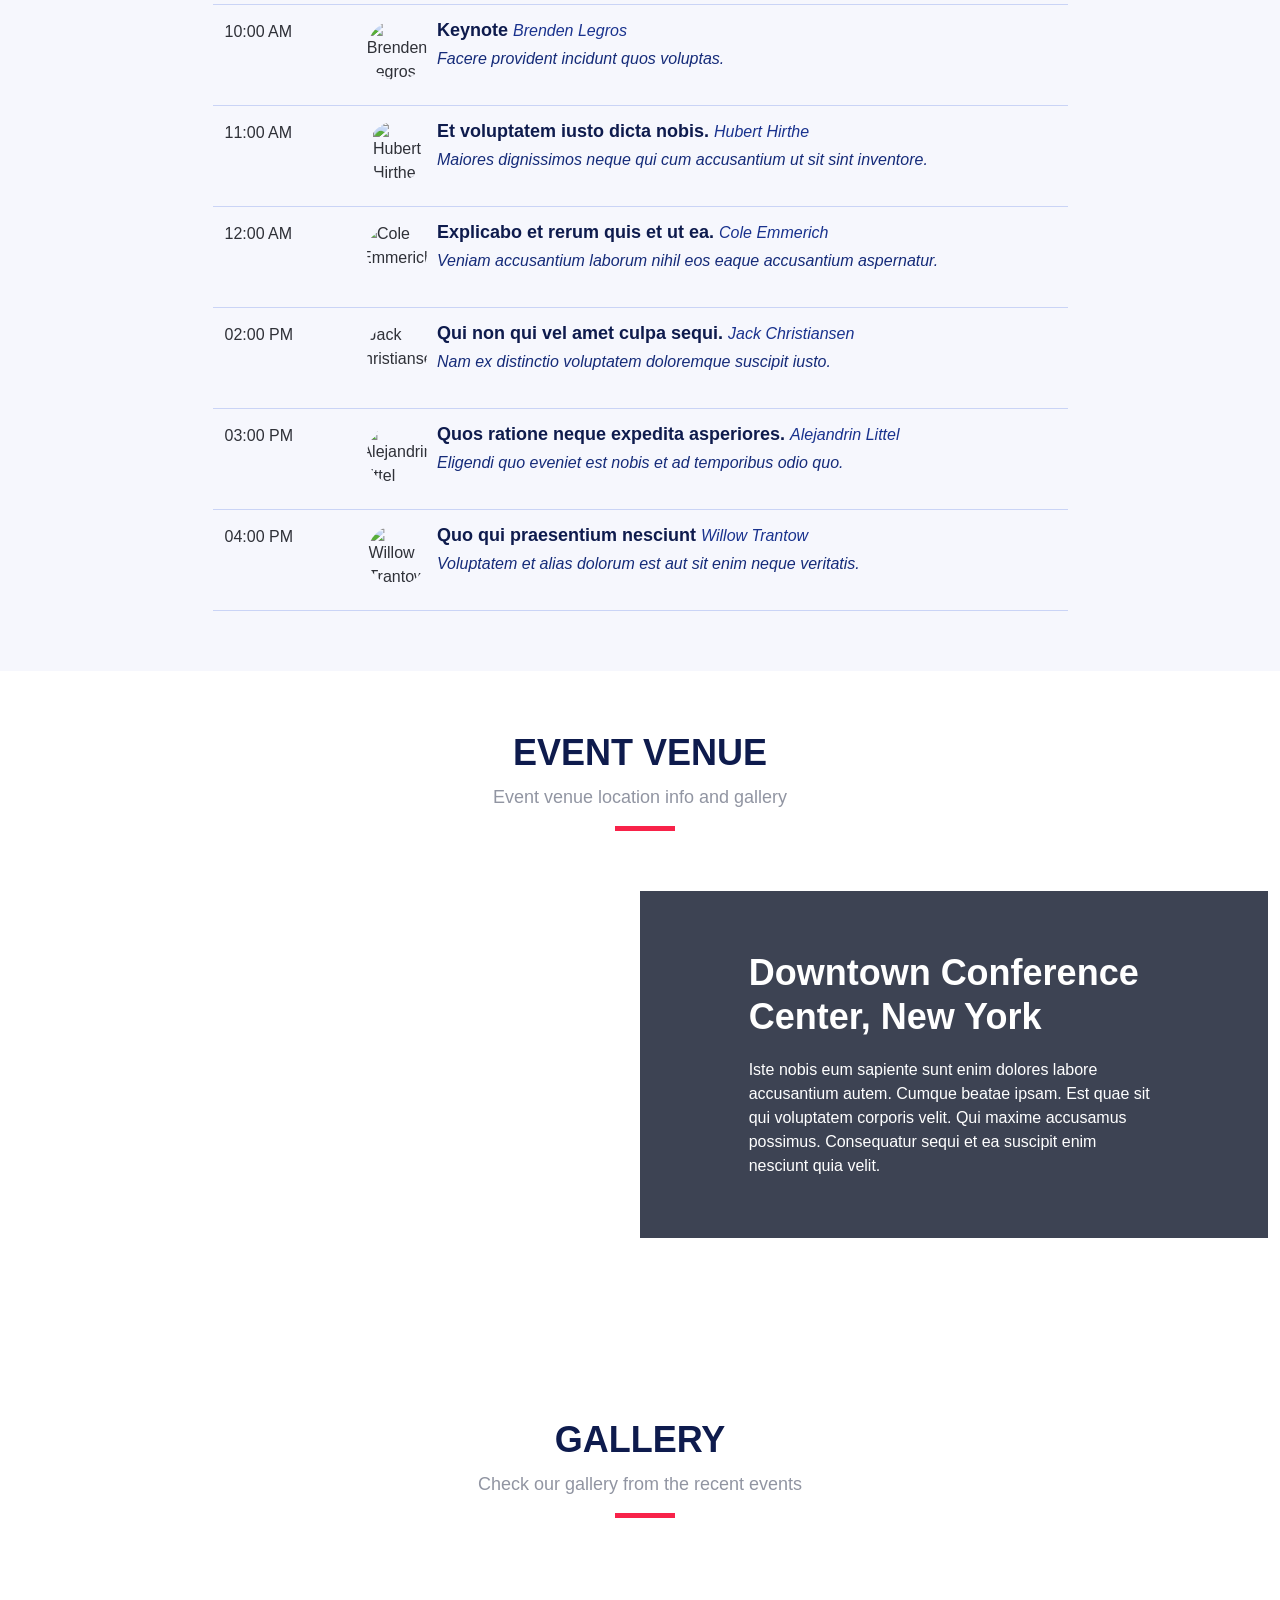
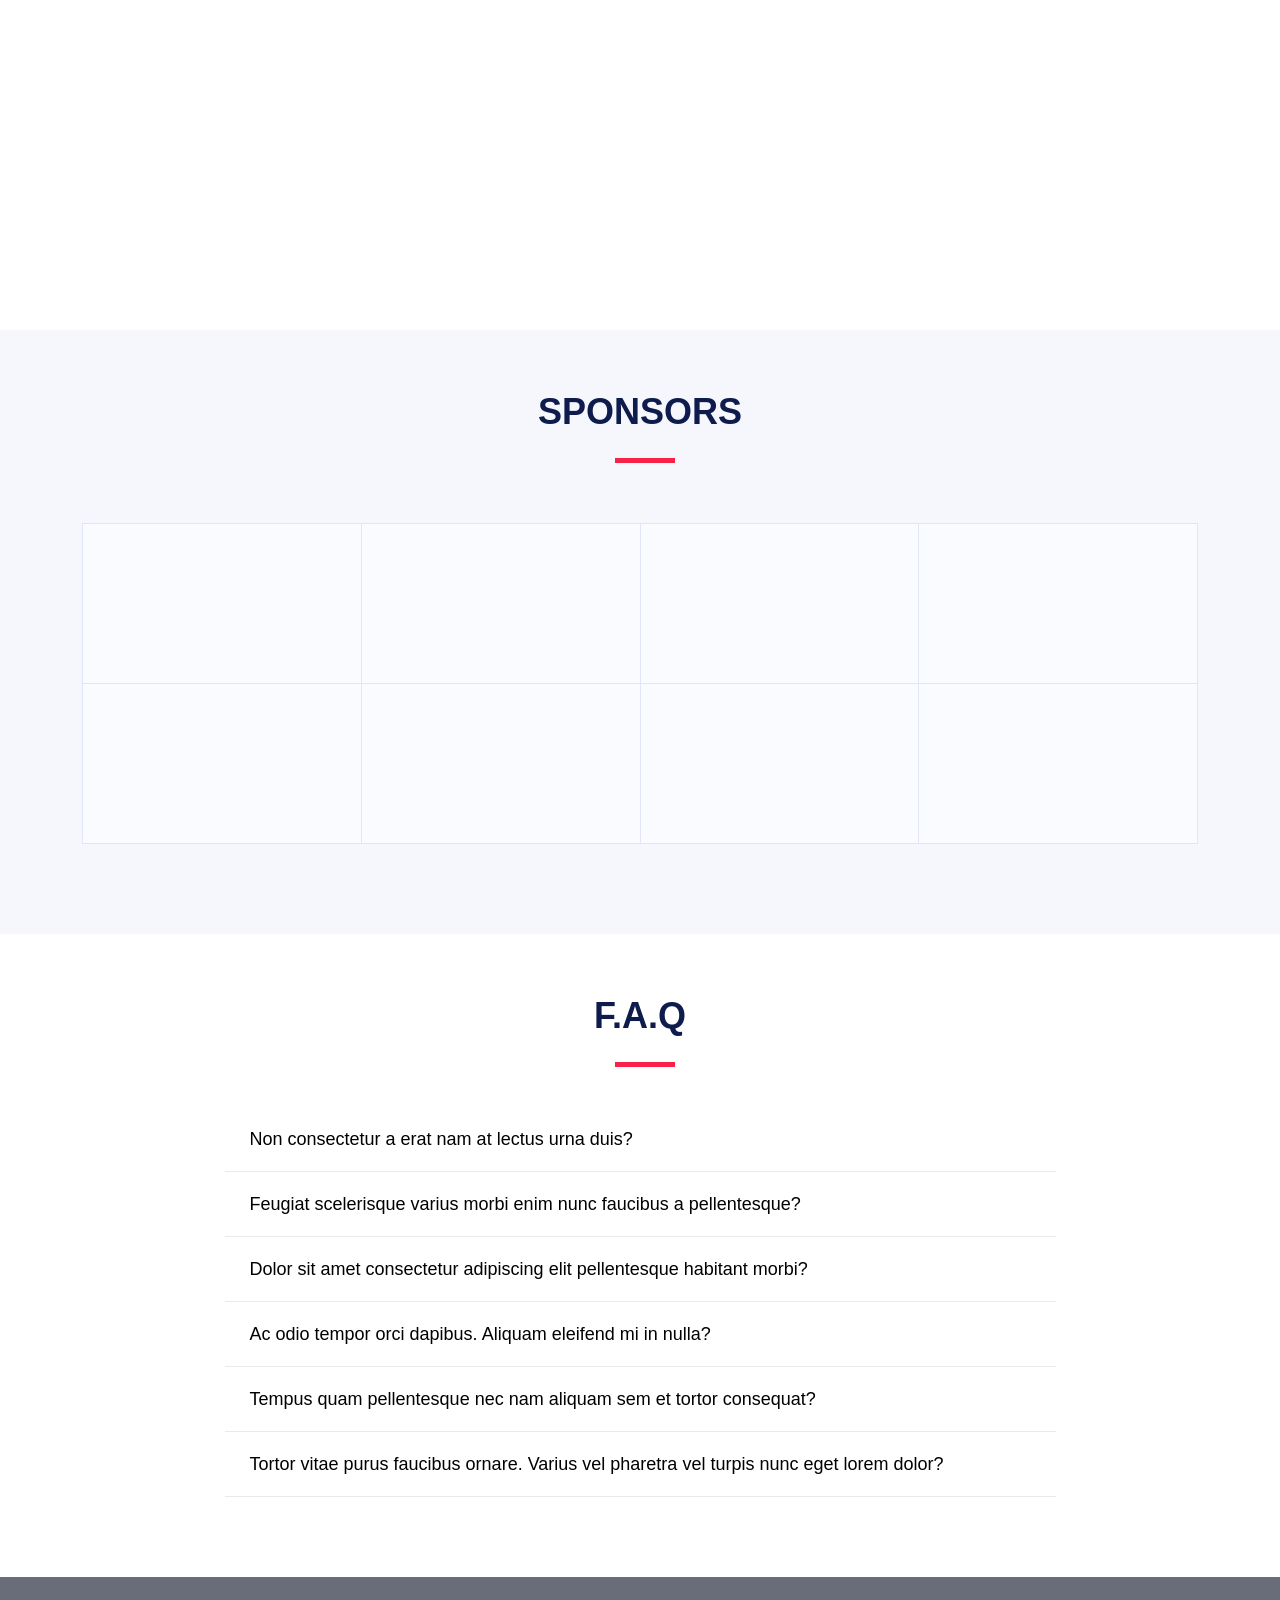
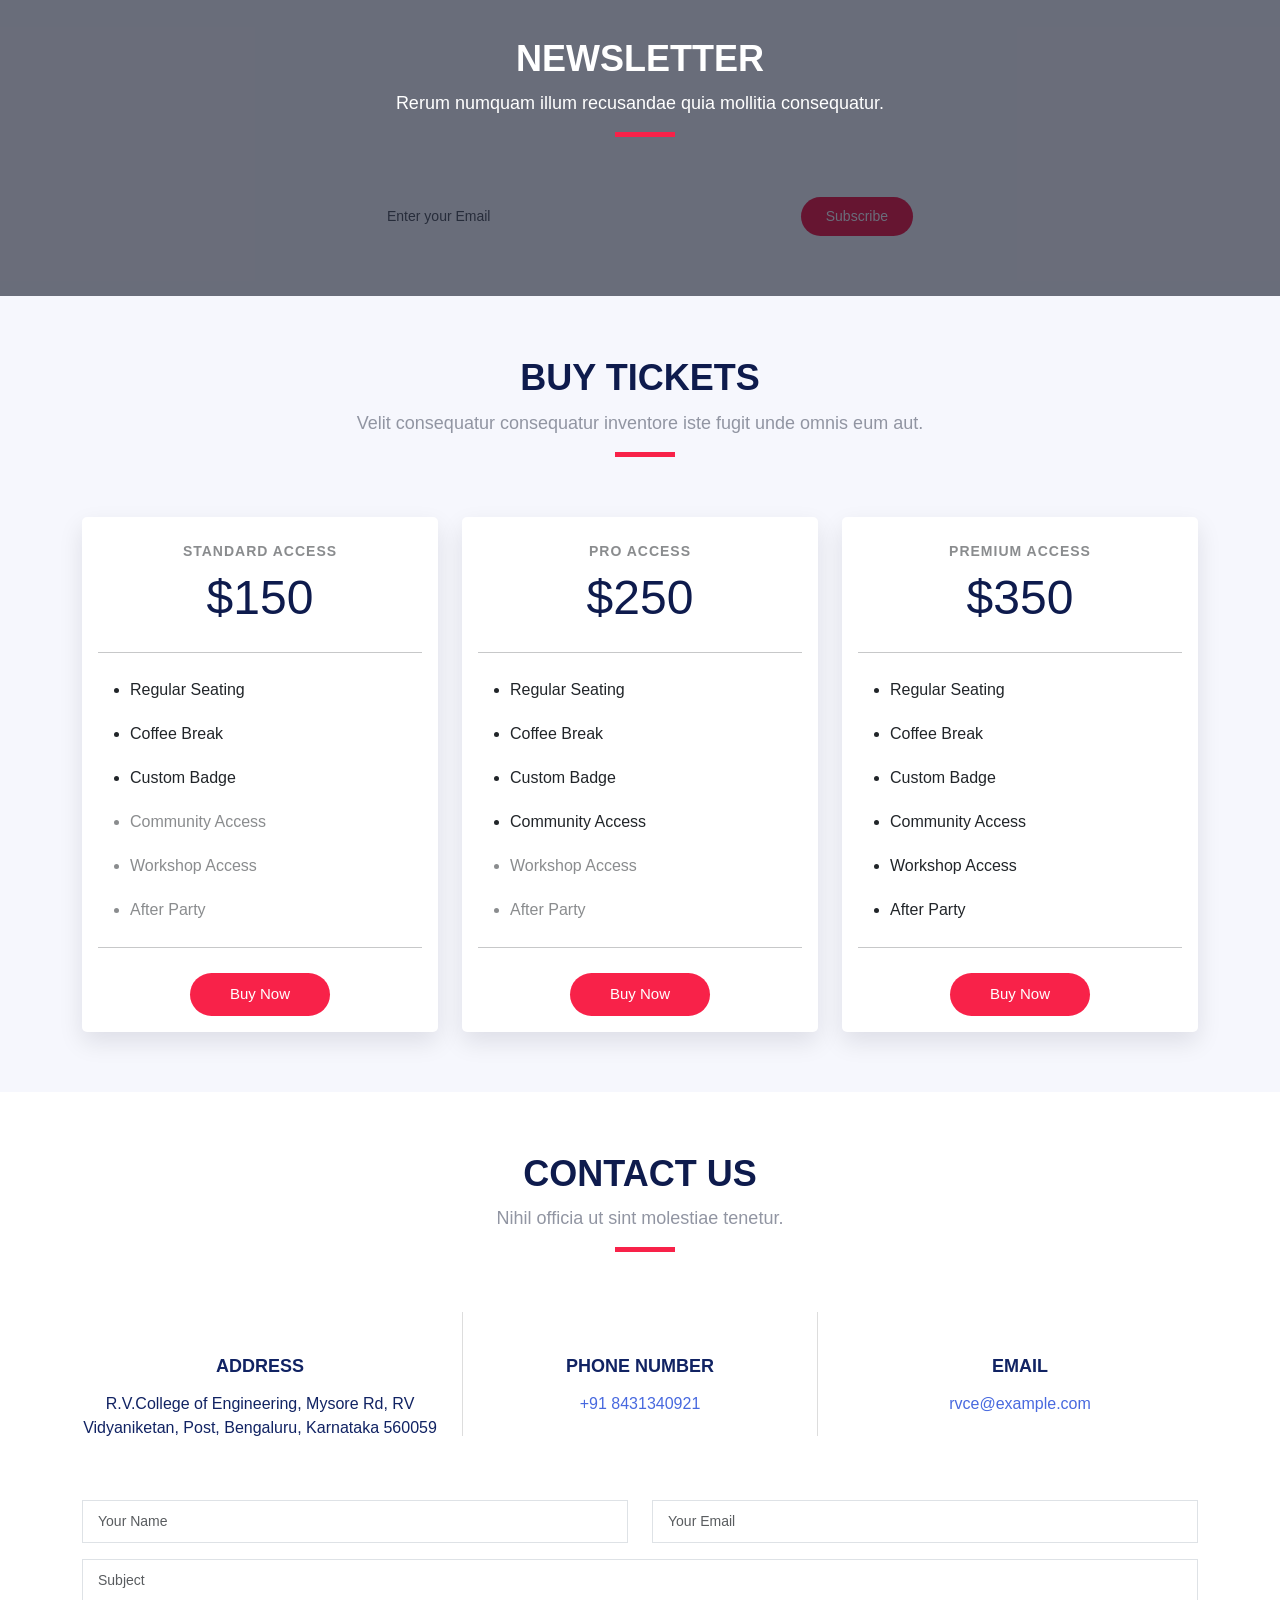
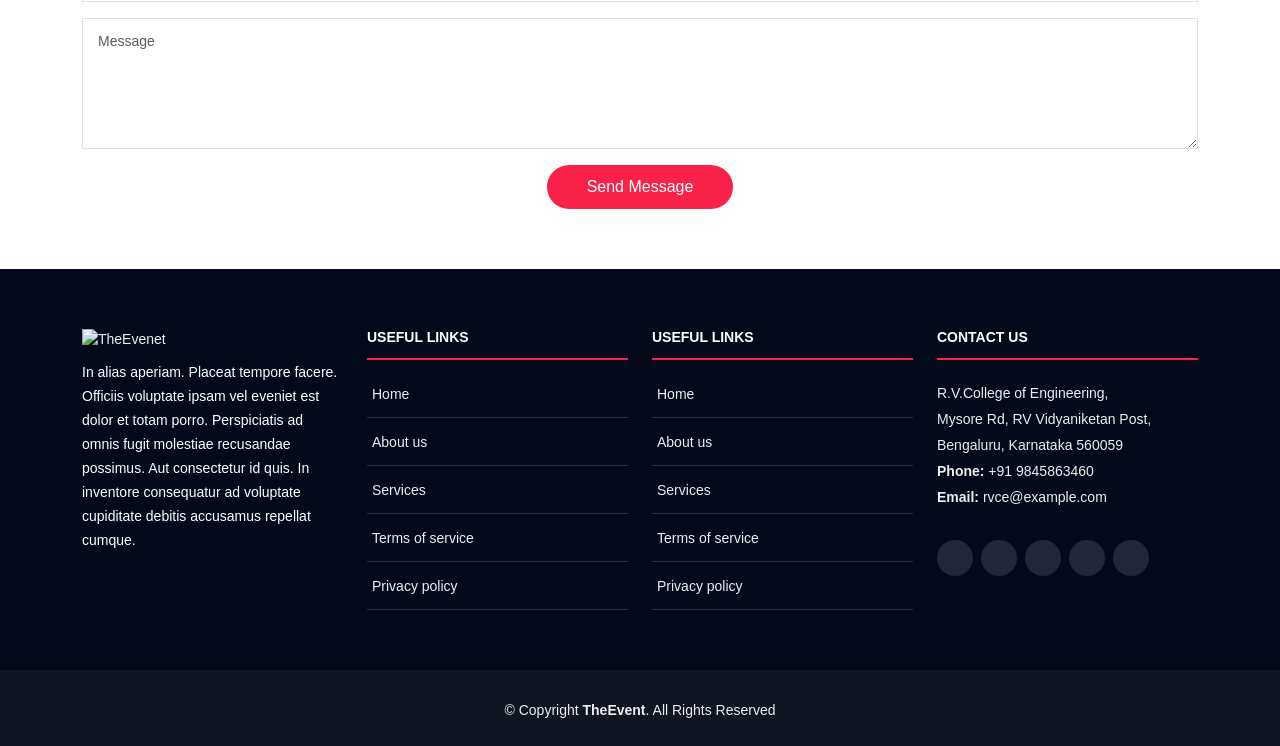
==== commit 38444465: "test" ====
--- a/index1.html
+++ b/index1.html
@@ -84,7 +84,7 @@
   <!-- ======= Hero Section ======= -->
   <section id="hero">
     <div class="hero-container" data-aos="zoom-in" data-aos-delay="100">
-      <h1 class="mb-4 pb-0">AGRICULTURE + HYDROPONICS <br><span>AQUAPONICS</span></h1>
+      <h1 class="mb-4 pb-0">AGRICULTURE + HYDROPONICS <br><span>=AQUAPONICS</span></h1>
       <p class="mb-4 pb-0">20 march,IOT CENTER OF EXCELLENCE,RVCE</p>
       <a href="https://www.youtube.com/watch?v=yhcAOE2JOVs" class="glightbox play-btn mb-4"></a>
       <a href="#about" class="about-btn scrollto">About The Event</a>
--- a/assets/css/style.css
+++ b/assets/css/style.css
@@ -0,0 +1,1640 @@
+/**
+* Template Name: TheEvent
+* Updated: Mar 13 2024 with Bootstrap v5.3.3
+* Template URL: https://bootstrapmade.com/theevent-conference-event-bootstrap-template/
+* Author: BootstrapMade.com
+* License: https://bootstrapmade.com/license/
+*/
+
+/*--------------------------------------------------------------
+# General
+--------------------------------------------------------------*/
+body {
+  background: #fff;
+  color: #2f3138;
+  font-family: "Open Sans", sans-serif;
+}
+
+a {
+  color: #f82249;
+  text-decoration: none;
+  transition: 0.5s;
+}
+
+a:hover,
+a:active,
+a:focus {
+  color: #f8234a;
+  outline: none;
+  text-decoration: none;
+}
+
+p {
+  padding: 0;
+  margin: 0 0 30px 0;
+}
+
+h1,
+h2,
+h3,
+h4,
+h5,
+h6 {
+  font-family: "Raleway", sans-serif;
+  font-weight: 400;
+  margin: 0 0 20px 0;
+  padding: 0;
+  color: #0e1b4d;
+}
+
+.main-page {
+  margin-top: 70px;
+}
+
+/* Prelaoder */
+#preloader {
+  position: fixed;
+  left: 0;
+  top: 0;
+  z-index: 999;
+  width: 100%;
+  height: 100%;
+  overflow: visible;
+  background: #fff url("../img/preloader.svg") no-repeat center center;
+}
+
+/*--------------------------------------------------------------
+# Back to top button
+--------------------------------------------------------------*/
+.back-to-top {
+  position: fixed;
+  visibility: hidden;
+  opacity: 0;
+  right: 15px;
+  bottom: 15px;
+  z-index: 996;
+  background: #f82249;
+  width: 40px;
+  height: 40px;
+  border-radius: 50px;
+  transition: all 0.4s;
+}
+
+.back-to-top i {
+  font-size: 28px;
+  color: #fff;
+  line-height: 0;
+}
+
+.back-to-top:hover {
+  background: #f94a6a;
+  color: #fff;
+}
+
+.back-to-top.active {
+  visibility: visible;
+  opacity: 1;
+}
+
+/* Sections Header
+--------------------------------*/
+.section-header {
+  margin-bottom: 60px;
+  position: relative;
+  padding-bottom: 20px;
+}
+
+.section-header::before {
+  content: "";
+  position: absolute;
+  display: block;
+  width: 60px;
+  height: 5px;
+  background: #f82249;
+  bottom: 0;
+  left: calc(50% - 25px);
+}
+
+.section-header h2 {
+  font-size: 36px;
+  text-transform: uppercase;
+  text-align: center;
+  font-weight: 700;
+  margin-bottom: 10px;
+}
+
+.section-header p {
+  text-align: center;
+  padding: 0;
+  margin: 0;
+  font-size: 18px;
+  font-weight: 500;
+  color: #9195a2;
+}
+
+.section-with-bg {
+  background-color: #f6f7fd;
+}
+
+/*--------------------------------------------------------------
+# Header
+--------------------------------------------------------------*/
+#header {
+  height: 90px;
+  position: fixed;
+  left: 0;
+  top: 0;
+  right: 0;
+  transition: all 0.5s;
+  z-index: 997;
+}
+
+#header.header-scrolled,
+#header.header-inner {
+  background: rgba(6, 12, 34, 0.98);
+  height: 70px;
+}
+
+#header #logo h1 {
+  font-size: 36px;
+  margin: 0;
+  font-family: "Raleway", sans-serif;
+  font-weight: 700;
+  letter-spacing: 3px;
+  text-transform: uppercase;
+}
+
+#header #logo h1 span {
+  color: #f82249;
+}
+
+#header #logo h1 a,
+#header #logo h1 a:hover {
+  color: #fff;
+}
+
+#header #logo img {
+  padding: 0;
+  margin: 0;
+  max-height: 40px;
+}
+
+@media (max-width: 992px) {
+  #header #logo img {
+    max-height: 30px;
+  }
+}
+
+/*--------------------------------------------------------------
+# Buy Tickets
+--------------------------------------------------------------*/
+.buy-tickets {
+  color: #fff;
+  background: #f82249;
+  padding: 7px 22px;
+  margin: 0 0 0 15px;
+  border-radius: 50px;
+  border: 2px solid #f82249;
+  transition: all ease-in-out 0.3s;
+  font-weight: 500;
+  line-height: 1;
+  font-size: 13px;
+  white-space: nowrap;
+}
+
+.buy-tickets:hover {
+  background: none;
+  color: #fff;
+}
+
+.buy-tickets:focus {
+  color: #fff;
+}
+
+@media (max-width: 992px) {
+  .buy-tickets {
+    margin: 0 15px 0 0;
+  }
+}
+
+/*--------------------------------------------------------------
+# Navigation Menu
+--------------------------------------------------------------*/
+/**
+* Desktop Navigation 
+*/
+.navbar {
+  padding: 0;
+}
+
+.navbar ul {
+  margin: 0;
+  padding: 0;
+  display: flex;
+  list-style: none;
+  align-items: center;
+}
+
+.navbar li {
+  position: relative;
+}
+
+.navbar>ul>li {
+  white-space: nowrap;
+  padding: 10px 0 10px 12px;
+}
+
+.navbar a,
+.navbar a:focus {
+  display: flex;
+  align-items: center;
+  justify-content: space-between;
+  color: rgba(202, 206, 221, 0.8);
+  font-family: "Raleway", sans-serif;
+  font-weight: 600;
+  font-size: 14px;
+  white-space: nowrap;
+  transition: 0.3s;
+  position: relative;
+  padding: 6px 4px;
+}
+
+.navbar a i,
+.navbar a:focus i {
+  font-size: 12px;
+  line-height: 0;
+  margin-left: 5px;
+}
+
+.navbar>ul>li>a:before {
+  content: "";
+  position: absolute;
+  width: 0;
+  height: 2px;
+  bottom: -6px;
+  left: 0;
+  background-color: #f82249;
+  visibility: hidden;
+  transition: all 0.3s ease-in-out 0s;
+}
+
+.navbar a:hover:before,
+.navbar li:hover>a:before,
+.navbar .active:before {
+  visibility: visible;
+  width: 100%;
+}
+
+.navbar a:hover,
+.navbar .active,
+.navbar .active:focus,
+.navbar li:hover>a {
+  color: #fff;
+}
+
+.navbar .dropdown ul {
+  display: block;
+  position: absolute;
+  left: 12px;
+  top: calc(100% + 30px);
+  margin: 0;
+  padding: 10px 0;
+  z-index: 99;
+  opacity: 0;
+  visibility: hidden;
+  background: #fff;
+  box-shadow: 0px 0px 30px rgba(127, 137, 161, 0.25);
+  transition: 0.3s;
+}
+
+.navbar .dropdown ul li {
+  min-width: 200px;
+}
+
+.navbar .dropdown ul a {
+  padding: 10px 20px;
+  font-size: 14px;
+  text-transform: none;
+  color: #060c22;
+}
+
+.navbar .dropdown ul a i {
+  font-size: 12px;
+}
+
+.navbar .dropdown ul a:hover,
+.navbar .dropdown ul .active:hover,
+.navbar .dropdown ul li:hover>a {
+  color: #f82249;
+}
+
+.navbar .dropdown:hover>ul {
+  opacity: 1;
+  top: 100%;
+  visibility: visible;
+}
+
+.navbar .dropdown .dropdown ul {
+  top: 0;
+  left: calc(100% - 30px);
+  visibility: hidden;
+}
+
+.navbar .dropdown .dropdown:hover>ul {
+  opacity: 1;
+  top: 0;
+  left: 100%;
+  visibility: visible;
+}
+
+@media (max-width: 1366px) {
+  .navbar .dropdown .dropdown ul {
+    left: -90%;
+  }
+
+  .navbar .dropdown .dropdown:hover>ul {
+    left: -100%;
+  }
+}
+
+/**
+* Mobile Navigation 
+*/
+.mobile-nav-toggle {
+  color: #fff;
+  font-size: 28px;
+  cursor: pointer;
+  display: none;
+  line-height: 0;
+  transition: 0.5s;
+}
+
+@media (max-width: 991px) {
+  .mobile-nav-toggle {
+    display: block;
+  }
+
+  .navbar ul {
+    display: none;
+  }
+}
+
+.navbar-mobile {
+  position: fixed;
+  overflow: hidden;
+  top: 0;
+  right: 0;
+  left: 0;
+  bottom: 0;
+  background: rgba(0, 0, 0, 0.9);
+  transition: 0.3s;
+  z-index: 999;
+}
+
+.navbar-mobile .mobile-nav-toggle {
+  position: absolute;
+  top: 15px;
+  right: 15px;
+}
+
+.navbar-mobile ul {
+  display: block;
+  position: absolute;
+  top: 55px;
+  right: 15px;
+  bottom: 15px;
+  left: 15px;
+  padding: 10px 0;
+  background-color: #fff;
+  overflow-y: auto;
+  transition: 0.3s;
+}
+
+.navbar-mobile>ul>li {
+  padding: 0;
+}
+
+.navbar-mobile a:hover:before,
+.navbar-mobile li:hover>a:before,
+.navbar-mobile .active:before {
+  visibility: hidden;
+}
+
+.navbar-mobile a,
+.navbar-mobile a:focus {
+  padding: 10px 20px;
+  font-size: 15px;
+  color: #060c22;
+}
+
+.navbar-mobile a:hover,
+.navbar-mobile .active,
+.navbar-mobile li:hover>a {
+  color: #f82249;
+}
+
+.navbar-mobile .getstarted,
+.navbar-mobile .getstarted:focus {
+  margin: 15px;
+}
+
+.navbar-mobile .dropdown ul {
+  position: static;
+  display: none;
+  margin: 10px 20px;
+  padding: 10px 0;
+  z-index: 99;
+  opacity: 1;
+  visibility: visible;
+  background: #fff;
+  box-shadow: 0px 0px 30px rgba(127, 137, 161, 0.25);
+}
+
+.navbar-mobile .dropdown ul li {
+  min-width: 200px;
+}
+
+.navbar-mobile .dropdown ul a {
+  padding: 10px 20px;
+}
+
+.navbar-mobile .dropdown ul a i {
+  font-size: 12px;
+}
+
+.navbar-mobile .dropdown ul a:hover,
+.navbar-mobile .dropdown ul .active:hover,
+.navbar-mobile .dropdown ul li:hover>a {
+  color: #f82249;
+}
+
+.navbar-mobile .dropdown>.dropdown-active {
+  display: block;
+}
+
+/*--------------------------------------------------------------
+# Hero Section
+--------------------------------------------------------------*/
+#hero {
+  width: 100%;
+  height: 100vh;
+  background: url(../img/hero.jpg) top center;
+  background-size: cover;
+  overflow: hidden;
+  position: relative;
+}
+
+@media (min-width: 1024px) {
+  #hero {
+    background-attachment: fixed;
+  }
+}
+
+#hero:before {
+  content: "";
+  background: rgba(0,0,0, 0.5);
+  position: absolute;
+  bottom: 0;
+  top: 0;
+  left: 0;
+  right: 0;
+}
+
+#hero .hero-container {
+  position: absolute;
+  bottom: 0;
+  left: 0;
+  top: 90px;
+  right: 0;
+  display: flex;
+  justify-content: center;
+  align-items: center;
+  flex-direction: column;
+  text-align: center;
+  padding: 0 15px;
+}
+
+@media (max-width: 991px) {
+  #hero .hero-container {
+    top: 70px;
+  }
+}
+
+#hero h1 {
+  color: #fff;
+  font-family: "Raleway", sans-serif;
+  font-size: 56px;
+  font-weight: 600;
+  text-transform: uppercase;
+}
+
+#hero h1 span {
+  color: #f82249;
+}
+
+@media (max-width: 991px) {
+  #hero h1 {
+    font-size: 34px;
+  }
+}
+
+#hero p {
+  color: #ebebeb;
+  font-weight: 700;
+  font-size: 20px;
+}
+
+@media (max-width: 991px) {
+  #hero p {
+    font-size: 16px;
+  }
+}
+
+#hero .play-btn {
+  width: 94px;
+  height: 94px;
+  background: radial-gradient(#f82249 50%, rgba(101, 111, 150, 0.15) 52%);
+  border-radius: 50%;
+  display: block;
+  position: relative;
+  overflow: hidden;
+}
+
+#hero .play-btn::after {
+  content: "";
+  position: absolute;
+  left: 50%;
+  top: 50%;
+  transform: translateX(-40%) translateY(-50%);
+  width: 0;
+  height: 0;
+  border-top: 10px solid transparent;
+  border-bottom: 10px solid transparent;
+  border-left: 15px solid #fff;
+  z-index: 100;
+  transition: all 400ms cubic-bezier(0.55, 0.055, 0.675, 0.19);
+}
+
+#hero .play-btn:before {
+  content: "";
+  position: absolute;
+  width: 120px;
+  height: 120px;
+  animation-delay: 0s;
+  animation: pulsate-btn 2s;
+  animation-direction: forwards;
+  animation-iteration-count: infinite;
+  animation-timing-function: steps;
+  opacity: 1;
+  border-radius: 50%;
+  border: 2px solid rgba(163, 163, 163, 0.4);
+  top: -15%;
+  left: -15%;
+  background: rgba(198, 16, 0, 0);
+}
+
+#hero .play-btn:hover::after {
+  border-left: 15px solid #f82249;
+  transform: scale(20);
+}
+
+#hero .play-btn:hover::before {
+  content: "";
+  position: absolute;
+  left: 50%;
+  top: 50%;
+  transform: translateX(-40%) translateY(-50%);
+  width: 0;
+  height: 0;
+  border: none;
+  border-top: 10px solid transparent;
+  border-bottom: 10px solid transparent;
+  border-left: 15px solid #fff;
+  z-index: 200;
+  animation: none;
+  border-radius: 0;
+}
+
+#hero .about-btn {
+  font-family: "Raleway", sans-serif;
+  font-weight: 500;
+  font-size: 14px;
+  letter-spacing: 1px;
+  display: inline-block;
+  padding: 12px 32px;
+  border-radius: 50px;
+  transition: 0.5s;
+  line-height: 1;
+  margin: 10px;
+  color: #fff;
+  animation-delay: 0.8s;
+  border: 2px solid #f82249;
+}
+
+#hero .about-btn:hover {
+  background: #f82249;
+  color: #fff;
+}
+
+@keyframes pulsate-btn {
+  0% {
+    transform: scale(0.6, 0.6);
+    opacity: 1;
+  }
+
+  100% {
+    transform: scale(1, 1);
+    opacity: 0;
+  }
+}
+
+/*--------------------------------------------------------------
+# About Section
+--------------------------------------------------------------*/
+#about {
+  background: url("../img/about-bg.jpg");
+  background-size: cover;
+  overflow: hidden;
+  position: relative;
+  color: #fff;
+  padding: 60px 0 40px 0;
+}
+
+@media (min-width: 1024px) {
+  #about {
+    background-attachment: fixed;
+  }
+}
+
+#about:before {
+  content: "";
+  background: rgba(13, 20, 41, 0.8);
+  position: absolute;
+  bottom: 0;
+  top: 0;
+  left: 0;
+  right: 0;
+}
+
+#about h2 {
+  font-size: 36px;
+  font-weight: bold;
+  margin-bottom: 10px;
+  color: #fff;
+}
+
+#about h3 {
+  font-size: 18px;
+  font-weight: bold;
+  text-transform: uppercase;
+  margin-bottom: 10px;
+  color: #fff;
+}
+
+#about p {
+  font-size: 14px;
+  margin-bottom: 20px;
+  color: #fff;
+}
+
+/*--------------------------------------------------------------
+# Speakers Section
+--------------------------------------------------------------*/
+#speakers {
+  padding: 60px 0 30px 0;
+}
+
+#speakers .speaker {
+  position: relative;
+  overflow: hidden;
+  margin-bottom: 30px;
+}
+
+#speakers .speaker .details {
+  background: rgba(6, 12, 34, 0.76);
+  position: absolute;
+  left: 0;
+  bottom: -40px;
+  right: 0;
+  text-align: center;
+  padding-top: 10px;
+  transition: all 300ms cubic-bezier(0.645, 0.045, 0.355, 1);
+}
+
+#speakers .speaker .details h3 {
+  color: #fff;
+  font-size: 22px;
+  font-weight: 600;
+  margin-bottom: 5px;
+}
+
+#speakers .speaker .details p {
+  color: #fff;
+  font-size: 15px;
+  margin-bottom: 10px;
+  font-style: italic;
+}
+
+#speakers .speaker .details .social {
+  height: 40px;
+}
+
+#speakers .speaker .details .social i {
+  line-height: 0;
+  margin: 0 2px;
+}
+
+#speakers .speaker .details a {
+  color: #fff;
+}
+
+#speakers .speaker .details a:hover {
+  color: #f82249;
+}
+
+#speakers .speaker:hover .details {
+  bottom: 0;
+}
+
+#speakers-details {
+  padding: 60px 0;
+}
+
+#speakers-details .details h2 {
+  color: #112363;
+  font-size: 28px;
+  font-weight: 700;
+  margin-bottom: 10px;
+}
+
+#speakers-details .details .social {
+  margin-bottom: 15px;
+}
+
+#speakers-details .details .social a {
+  background: #e9edfb;
+  color: #112363;
+  line-height: 1;
+  display: inline-block;
+  text-align: center;
+  border-radius: 50%;
+  width: 36px;
+  height: 36px;
+  display: inline-flex;
+  align-items: center;
+  justify-content: center;
+}
+
+#speakers-details .details .social a:hover {
+  background: #f82249;
+  color: #fff;
+}
+
+#speakers-details .details .social a i {
+  font-size: 16px;
+  line-height: 0;
+}
+
+#speakers-details .details p {
+  color: #112363;
+  font-size: 15px;
+  margin-bottom: 10px;
+}
+
+/*--------------------------------------------------------------
+# Schedule Section
+--------------------------------------------------------------*/
+#schedule {
+  padding: 60px 0 60px 0;
+}
+
+#schedule .nav-tabs {
+  text-align: center;
+  margin: auto;
+  display: block;
+  border-bottom: 0;
+  margin-bottom: 30px;
+}
+
+#schedule .nav-tabs li {
+  display: inline-block;
+  margin-bottom: 0;
+}
+
+#schedule .nav-tabs a {
+  border: none;
+  border-radius: 50px;
+  font-weight: 600;
+  background-color: #0e1b4d;
+  color: #fff;
+  padding: 10px 100px;
+}
+
+@media (max-width: 991px) {
+  #schedule .nav-tabs a {
+    padding: 8px 60px;
+  }
+}
+
+@media (max-width: 767px) {
+  #schedule .nav-tabs a {
+    padding: 8px 50px;
+  }
+}
+
+@media (max-width: 480px) {
+  #schedule .nav-tabs a {
+    padding: 8px 30px;
+  }
+}
+
+#schedule .nav-tabs a.active {
+  background-color: #f82249;
+  color: #fff;
+}
+
+#schedule .sub-heading {
+  text-align: center;
+  font-size: 18px;
+  font-style: italic;
+  margin: 0 auto 30px auto;
+}
+
+@media (min-width: 991px) {
+  #schedule .sub-heading {
+    width: 75%;
+  }
+}
+
+#schedule .tab-pane {
+  transition: ease-in-out 0.2s;
+}
+
+#schedule .schedule-item {
+  border-bottom: 1px solid #cad4f6;
+  padding-top: 15px;
+  padding-bottom: 15px;
+  transition: background-color ease-in-out 0.3s;
+}
+
+#schedule .schedule-item:hover {
+  background-color: #fff;
+}
+
+#schedule .schedule-item time {
+  padding-bottom: 5px;
+  display: inline-block;
+}
+
+#schedule .schedule-item .speaker {
+  width: 60px;
+  height: 60px;
+  overflow: hidden;
+  border-radius: 50%;
+  float: left;
+  margin: 0 10px 10px 0;
+}
+
+#schedule .schedule-item .speaker img {
+  height: 100%;
+  transform: translateX(-50%);
+  margin-left: 50%;
+  transition: all ease-in-out 0.3s;
+}
+
+#schedule .schedule-item h4 {
+  font-size: 18px;
+  font-weight: 600;
+  margin-bottom: 5px;
+}
+
+#schedule .schedule-item h4 span {
+  font-style: italic;
+  color: #19328e;
+  font-weight: normal;
+  font-size: 16px;
+}
+
+#schedule .schedule-item p {
+  font-style: italic;
+  color: #152b79;
+  margin-bottom: 0;
+}
+
+/*--------------------------------------------------------------
+# Venue Section
+--------------------------------------------------------------*/
+#venue {
+  padding: 60px 0;
+}
+
+#venue .container-fluid {
+  margin-bottom: 3px;
+}
+
+#venue .venue-map iframe {
+  width: 100%;
+  height: 100%;
+  min-height: 300px;
+}
+
+#venue .venue-info {
+  background: url("../img/venue-info-bg.jpg") top center no-repeat;
+  background-size: cover;
+  position: relative;
+  padding-top: 60px;
+  padding-bottom: 60px;
+}
+
+#venue .venue-info:before {
+  content: "";
+  background: rgba(13, 20, 41, 0.8);
+  position: absolute;
+  bottom: 0;
+  top: 0;
+  left: 0;
+  right: 0;
+}
+
+#venue .venue-info h3 {
+  font-size: 36px;
+  font-weight: 700;
+  color: #fff;
+}
+
+@media (max-width: 574px) {
+  #venue .venue-info h3 {
+    font-size: 24px;
+  }
+}
+
+#venue .venue-info p {
+  color: #fff;
+  margin-bottom: 0;
+}
+
+#venue .venue-gallery-container {
+  padding-right: 12px;
+}
+
+#venue .venue-gallery {
+  overflow: hidden;
+  border-right: 3px solid #fff;
+  border-bottom: 3px solid #fff;
+}
+
+#venue .venue-gallery img {
+  transition: all ease-in-out 0.4s;
+}
+
+#venue .venue-gallery:hover img {
+  transform: scale(1.1);
+}
+
+/*--------------------------------------------------------------
+# Hotels Section
+--------------------------------------------------------------*/
+#hotels {
+  padding: 60px 0;
+}
+
+#hotels .hotel {
+  border: 1px solid #e0e5fa;
+  background: #fff;
+  margin-bottom: 30px;
+}
+
+#hotels .hotel:hover .hotel-img img {
+  transform: scale(1.1);
+}
+
+#hotels .hotel-img {
+  overflow: hidden;
+  margin-bottom: 15px;
+}
+
+#hotels .hotel-img img {
+  transition: 0.3s ease-in-out;
+}
+
+#hotels h3 {
+  font-weight: 600;
+  font-size: 20px;
+  margin-bottom: 5px;
+  padding: 0 20px;
+}
+
+#hotels a {
+  color: #152b79;
+}
+
+#hotels a:hover {
+  color: #f82249;
+}
+
+#hotels .stars {
+  padding: 0 20px;
+  margin-bottom: 5px;
+}
+
+#hotels .stars i {
+  color: rgb(255, 195, 29);
+}
+
+#hotels p {
+  padding: 0 20px;
+  margin-bottom: 20px;
+  color: #060c22;
+  font-style: italic;
+  font-size: 15px;
+}
+
+/*--------------------------------------------------------------
+# Gallery Section
+--------------------------------------------------------------*/
+#gallery {
+  padding: 60px;
+  overflow: hidden;
+}
+
+#gallery .swiper-pagination {
+  margin-top: 20px;
+  position: relative;
+}
+
+#gallery .swiper-pagination .swiper-pagination-bullet {
+  width: 12px;
+  height: 12px;
+  background-color: #fff;
+  opacity: 1;
+  border: 1px solid #f82249;
+}
+
+#gallery .swiper-pagination .swiper-pagination-bullet-active {
+  background-color: #f82249;
+}
+
+#gallery .swiper-slide-active {
+  text-align: center;
+}
+
+@media (min-width: 992px) {
+  #gallery .swiper-wrapper {
+    padding: 40px 0;
+  }
+
+  #gallery .swiper-slide-active {
+    border: 5px solid #f82249;
+    padding: 4px;
+    background: #fff;
+    z-index: 1;
+    transform: scale(1.15);
+    margin-top: 6px;
+  }
+}
+
+/*--------------------------------------------------------------
+# Sponsors Section
+--------------------------------------------------------------*/
+#supporters {
+  padding: 60px 0;
+}
+
+#supporters .supporters-wrap {
+  border-top: 1px solid #e0e5fa;
+  border-left: 1px solid #e0e5fa;
+  margin-bottom: 30px;
+}
+
+#supporters .supporter-logo {
+  padding: 30px;
+  display: flex;
+  justify-content: center;
+  align-items: center;
+  border-right: 1px solid #e0e5fa;
+  border-bottom: 1px solid #e0e5fa;
+  overflow: hidden;
+  background: rgba(255, 255, 255, 0.5);
+  height: 160px;
+}
+
+#supporters .supporter-logo:hover img {
+  transform: scale(1.2);
+}
+
+#supporters img {
+  transition: all 0.4s ease-in-out;
+}
+
+/*--------------------------------------------------------------
+# F.A.Q Section
+--------------------------------------------------------------*/
+#faq {
+  padding: 60px 0;
+}
+
+#faq .faq-list {
+  padding: 0;
+  list-style: none;
+}
+
+#faq .faq-list li {
+  border-bottom: 1px solid #e9eaed;
+  margin-bottom: 20px;
+  padding-bottom: 20px;
+}
+
+#faq .faq-list .question {
+  display: block;
+  position: relative;
+  font-family: #f82249;
+  font-size: 18px;
+  line-height: 24px;
+  font-weight: 400;
+  padding-left: 25px;
+  cursor: pointer;
+  color: #e0072f;
+  transition: 0.3s;
+}
+
+#faq .faq-list i {
+  font-size: 16px;
+  position: absolute;
+  left: 0;
+  top: -2px;
+}
+
+#faq .faq-list p {
+  margin-bottom: 0;
+  padding: 10px 0 0 25px;
+}
+
+#faq .faq-list .icon-show {
+  display: none;
+}
+
+#faq .faq-list .collapsed {
+  color: black;
+}
+
+#faq .faq-list .collapsed:hover {
+  color: #f82249;
+}
+
+#faq .faq-list .collapsed .icon-show {
+  display: inline-block;
+  transition: 0.6s;
+}
+
+#faq .faq-list .collapsed .icon-close {
+  display: none;
+  transition: 0.6s;
+}
+
+/*--------------------------------------------------------------
+# Subscribe Section
+--------------------------------------------------------------*/
+#subscribe {
+  padding: 60px;
+  background: url(../img/subscribe-bg.jpg) center center no-repeat;
+  background-size: cover;
+  overflow: hidden;
+  position: relative;
+}
+
+#subscribe:before {
+  content: "";
+  background: rgba(6, 12, 34, 0.6);
+  position: absolute;
+  bottom: 0;
+  top: 0;
+  left: 0;
+  right: 0;
+}
+
+@media (min-width: 1024px) {
+  #subscribe {
+    background-attachment: fixed;
+  }
+}
+
+#subscribe .section-header h2,
+#subscribe p {
+  color: #fff;
+}
+
+#subscribe input {
+  background: #fff;
+  color: #060c22;
+  border: 0;
+  outline: none;
+  margin: 0;
+  padding: 9px 20px;
+  border-radius: 50px;
+  font-size: 14px;
+}
+
+@media (min-width: 767px) {
+  #subscribe input {
+    min-width: 400px;
+  }
+}
+
+#subscribe button {
+  border: 0;
+  padding: 9px 25px;
+  cursor: pointer;
+  background: #f82249;
+  color: #fff;
+  transition: all 0.3s ease;
+  outline: none;
+  font-size: 14px;
+  border-radius: 50px;
+}
+
+#subscribe button:hover {
+  background: #e0072f;
+}
+
+@media (max-width: 460px) {
+  #subscribe button {
+    margin-top: 10px;
+  }
+}
+
+/*--------------------------------------------------------------
+# Buy Tickets Section
+--------------------------------------------------------------*/
+#buy-tickets {
+  padding: 60px 0;
+}
+
+#buy-tickets .card {
+  border: none;
+  border-radius: 5px;
+  transition: all 0.3s ease-in-out;
+  box-shadow: 0 10px 25px 0 rgba(6, 12, 34, 0.1);
+}
+
+#buy-tickets .card:hover {
+  box-shadow: 0 10px 35px 0 rgba(6, 12, 34, 0.2);
+}
+
+#buy-tickets .card hr {
+  margin: 25px 0;
+}
+
+#buy-tickets .card .card-title {
+  margin: 10px 0;
+  font-size: 14px;
+  letter-spacing: 1px;
+  font-weight: bold;
+}
+
+#buy-tickets .card .card-price {
+  font-size: 48px;
+  margin: 0;
+}
+
+#buy-tickets .card ul li {
+  margin-bottom: 20px;
+}
+
+#buy-tickets .card .text-muted {
+  opacity: 0.7;
+}
+
+#buy-tickets .card .btn {
+  font-size: 15px;
+  border-radius: 50px;
+  padding: 10px 40px;
+  transition: all 0.2s;
+  background-color: #f82249;
+  border: 0;
+  color: #fff;
+}
+
+#buy-tickets .card .btn:hover {
+  background-color: #e0072f;
+}
+
+#buy-tickets #buy-ticket-modal input,
+#buy-tickets #buy-ticket-modal select {
+  border-radius: 0;
+}
+
+#buy-tickets #buy-ticket-modal .btn {
+  font-size: 15px;
+  border-radius: 50px;
+  padding: 10px 40px;
+  transition: all 0.2s;
+  background-color: #f82249;
+  border: 0;
+  color: #fff;
+}
+
+#buy-tickets #buy-ticket-modal .btn:hover {
+  background-color: #e0072f;
+}
+
+/*--------------------------------------------------------------
+# Contact Section
+--------------------------------------------------------------*/
+#contact {
+  padding: 60px 0;
+}
+
+#contact .contact-info {
+  margin-bottom: 20px;
+  text-align: center;
+}
+
+#contact .contact-info i {
+  font-size: 48px;
+  display: inline-block;
+  margin-bottom: 10px;
+  color: #f82249;
+}
+
+#contact .contact-info address,
+#contact .contact-info p {
+  margin-bottom: 0;
+  color: #112363;
+}
+
+#contact .contact-info h3 {
+  font-size: 18px;
+  margin-bottom: 15px;
+  font-weight: bold;
+  text-transform: uppercase;
+  color: #112363;
+}
+
+#contact .contact-info a {
+  color: #4869df;
+}
+
+#contact .contact-info a:hover {
+  color: #f82249;
+}
+
+#contact .contact-address,
+#contact .contact-phone,
+#contact .contact-email {
+  margin-bottom: 20px;
+}
+
+@media (min-width: 768px) {
+
+  #contact .contact-address,
+  #contact .contact-phone,
+  #contact .contact-email {
+    padding: 20px 0;
+  }
+}
+
+@media (min-width: 768px) {
+  #contact .contact-phone {
+    border-left: 1px solid #ddd;
+    border-right: 1px solid #ddd;
+  }
+}
+
+#contact .php-email-form .error-message {
+  display: none;
+  color: #fff;
+  background: #ed3c0d;
+  text-align: left;
+  padding: 15px;
+  font-weight: 600;
+}
+
+#contact .php-email-form .error-message br+br {
+  margin-top: 25px;
+}
+
+#contact .php-email-form .sent-message {
+  display: none;
+  color: #fff;
+  background: #18d26e;
+  text-align: center;
+  padding: 15px;
+  font-weight: 600;
+}
+
+#contact .php-email-form .loading {
+  display: none;
+  background: #fff;
+  text-align: center;
+  padding: 15px;
+}
+
+#contact .php-email-form .loading:before {
+  content: "";
+  display: inline-block;
+  border-radius: 50%;
+  width: 24px;
+  height: 24px;
+  margin: 0 10px -6px 0;
+  border: 3px solid #18d26e;
+  border-top-color: #eee;
+  animation: animate-loading 1s linear infinite;
+}
+
+#contact .php-email-form input,
+#contact .php-email-form textarea {
+  border-radius: 0;
+  box-shadow: none;
+  font-size: 14px;
+}
+
+#contact .php-email-form input:focus,
+#contact .php-email-form textarea:focus {
+  border-color: #f82249;
+}
+
+#contact .php-email-form input {
+  padding: 10px 15px;
+}
+
+#contact .php-email-form textarea {
+  padding: 12px 15px;
+}
+
+#contact .php-email-form button[type=submit] {
+  background: #f82249;
+  border: 0;
+  padding: 10px 40px;
+  color: #fff;
+  transition: 0.4s;
+  border-radius: 50px;
+  cursor: pointer;
+}
+
+#contact .php-email-form button[type=submit]:hover {
+  background: #e0072f;
+}
+
+@keyframes animate-loading {
+  0% {
+    transform: rotate(0deg);
+  }
+
+  100% {
+    transform: rotate(360deg);
+  }
+}
+
+/*--------------------------------------------------------------
+# Footer
+--------------------------------------------------------------*/
+#footer {
+  background: #101522;
+  padding: 0 0 25px 0;
+  color: #eee;
+  font-size: 14px;
+}
+
+#footer .footer-top {
+  background: #040919;
+  padding: 60px 0 30px 0;
+}
+
+#footer .footer-top .footer-info {
+  margin-bottom: 30px;
+}
+
+#footer .footer-top .footer-info h3 {
+  font-size: 26px;
+  margin: 0 0 20px 0;
+  padding: 2px 0 2px 0;
+  line-height: 1;
+  font-family: "Raleway", sans-serif;
+  font-weight: 700;
+  color: #fff;
+}
+
+#footer .footer-top .footer-info img {
+  height: 40px;
+  margin-bottom: 10px;
+}
+
+#footer .footer-top .footer-info p {
+  font-size: 14px;
+  line-height: 24px;
+  margin-bottom: 0;
+  font-family: "Raleway", sans-serif;
+  color: #fff;
+}
+
+#footer .footer-top .social-links a {
+  display: inline-block;
+  background: #222636;
+  color: #eee;
+  line-height: 1;
+  margin-right: 4px;
+  border-radius: 50%;
+  width: 36px;
+  height: 36px;
+  transition: 0.3s;
+  display: inline-flex;
+  align-items: center;
+  justify-content: center;
+}
+
+#footer .footer-top .social-links a i {
+  line-height: 0;
+  font-size: 16px;
+}
+
+#footer .footer-top .social-links a:hover {
+  background: #f82249;
+  color: #fff;
+}
+
+#footer .footer-top h4 {
+  font-size: 14px;
+  font-weight: bold;
+  color: #fff;
+  text-transform: uppercase;
+  position: relative;
+  padding-bottom: 12px;
+  border-bottom: 2px solid #f82249;
+}
+
+#footer .footer-top .footer-links {
+  margin-bottom: 30px;
+}
+
+#footer .footer-top .footer-links ul {
+  list-style: none;
+  padding: 0;
+  margin: 0;
+}
+
+#footer .footer-top .footer-links ul i {
+  padding-right: 5px;
+  color: #f82249;
+  font-size: 18px;
+}
+
+#footer .footer-top .footer-links ul li {
+  border-bottom: 1px solid #262c44;
+  padding: 10px 0;
+}
+
+#footer .footer-top .footer-links ul li:first-child {
+  padding-top: 0;
+}
+
+#footer .footer-top .footer-links ul a {
+  color: #eee;
+}
+
+#footer .footer-top .footer-links ul a:hover {
+  color: #f82249;
+}
+
+#footer .footer-top .footer-contact {
+  margin-bottom: 30px;
+}
+
+#footer .footer-top .footer-contact p {
+  line-height: 26px;
+}
+
+#footer .footer-top .footer-newsletter {
+  margin-bottom: 30px;
+}
+
+#footer .footer-top .footer-newsletter input[type=email] {
+  border: 0;
+  padding: 6px 8px;
+  width: 65%;
+}
+
+#footer .footer-top .footer-newsletter input[type=submit] {
+  background: #f82249;
+  border: 0;
+  width: 35%;
+  padding: 6px 0;
+  text-align: center;
+  color: #fff;
+  transition: 0.3s;
+  cursor: pointer;
+}
+
+#footer .footer-top .footer-newsletter input[type=submit]:hover {
+  background: #e0072f;
+}
+
+#footer .copyright {
+  text-align: center;
+  padding-top: 30px;
+}
+
+#footer .credits {
+  text-align: center;
+  font-size: 13px;
+  color: #ddd;
+}
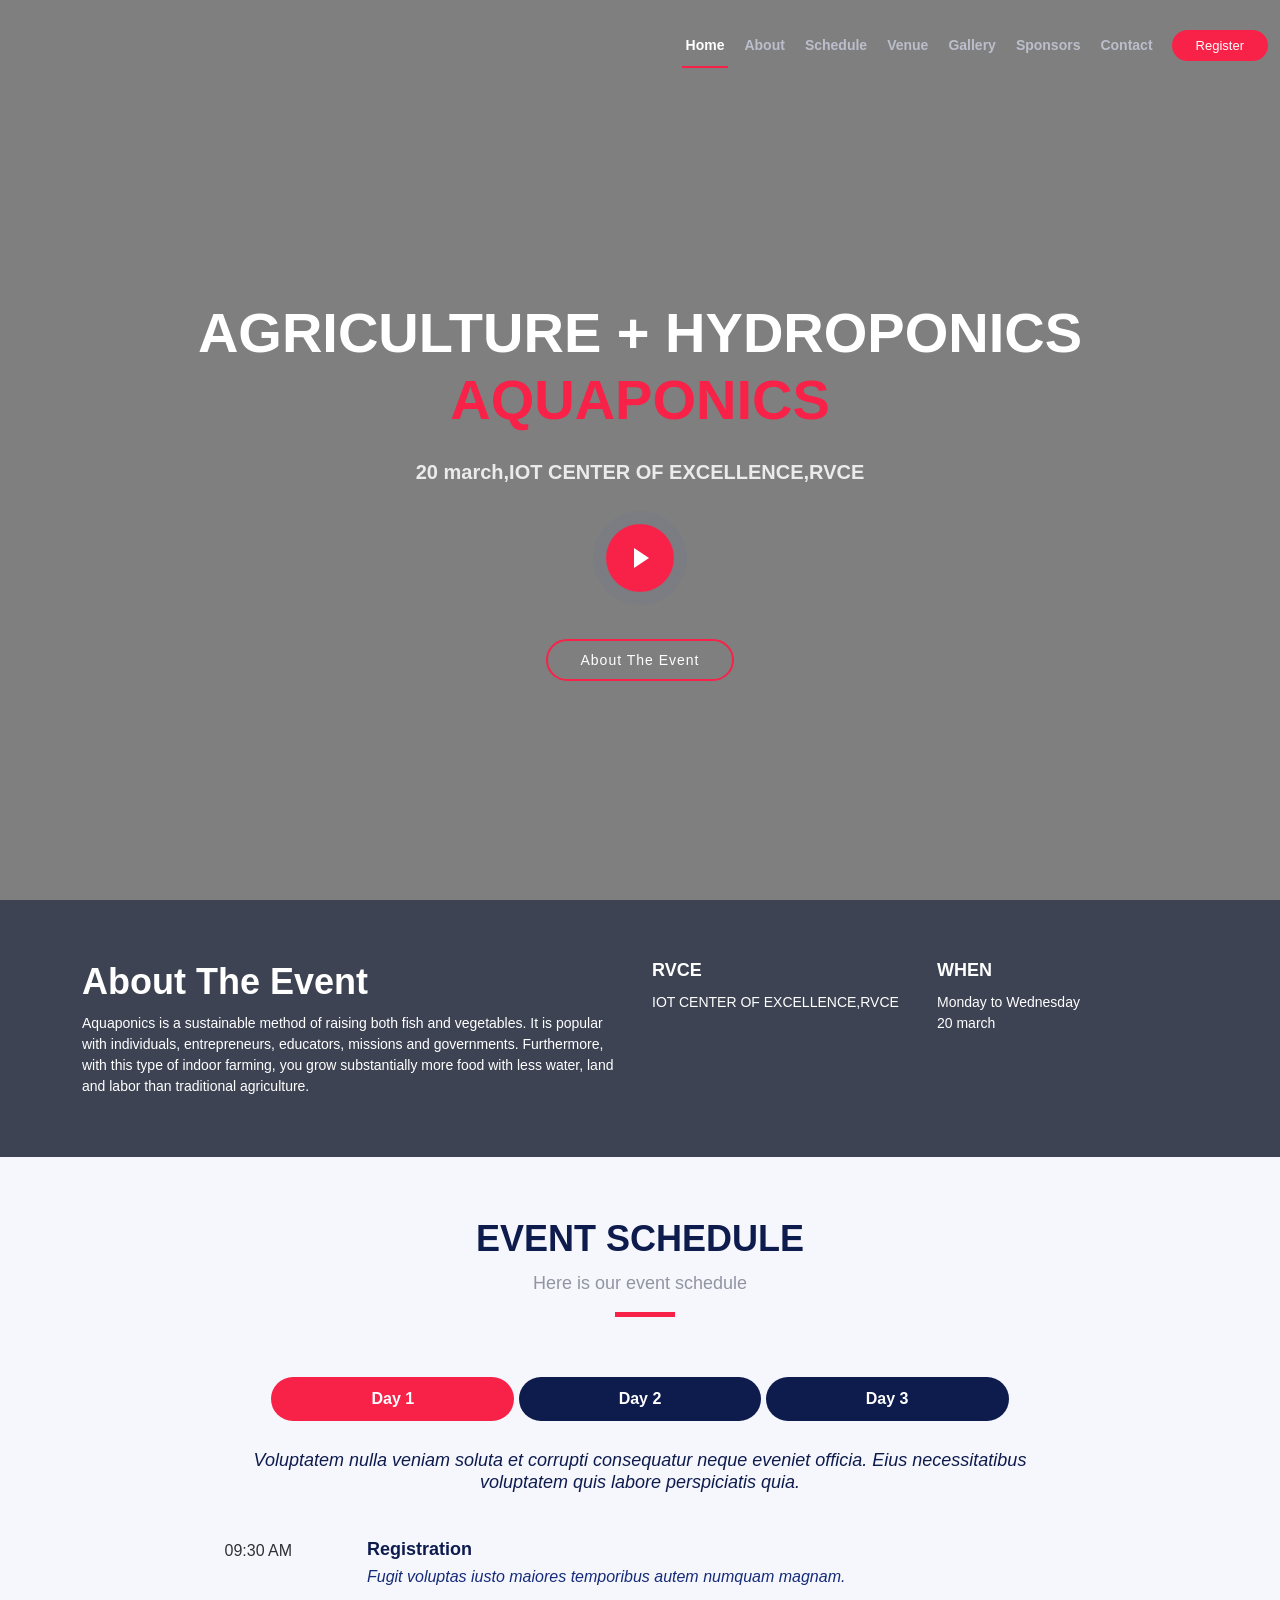
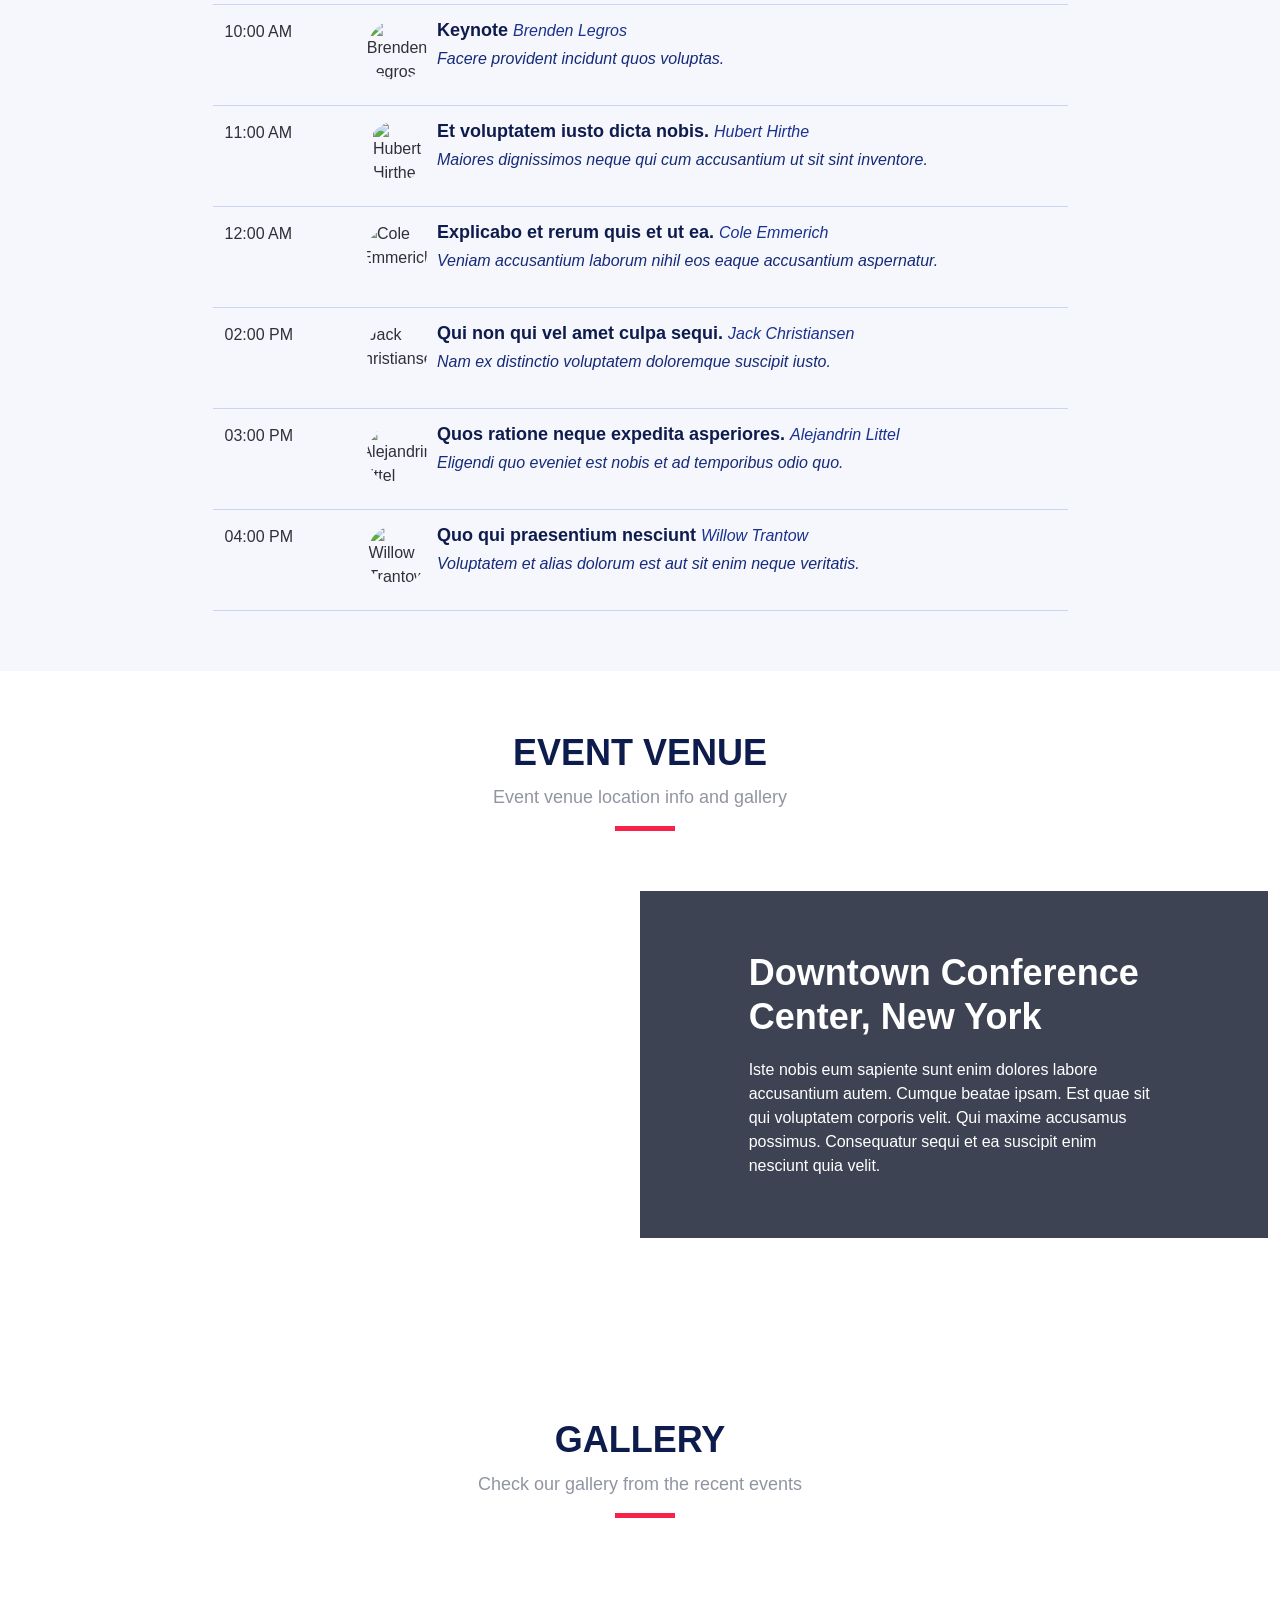
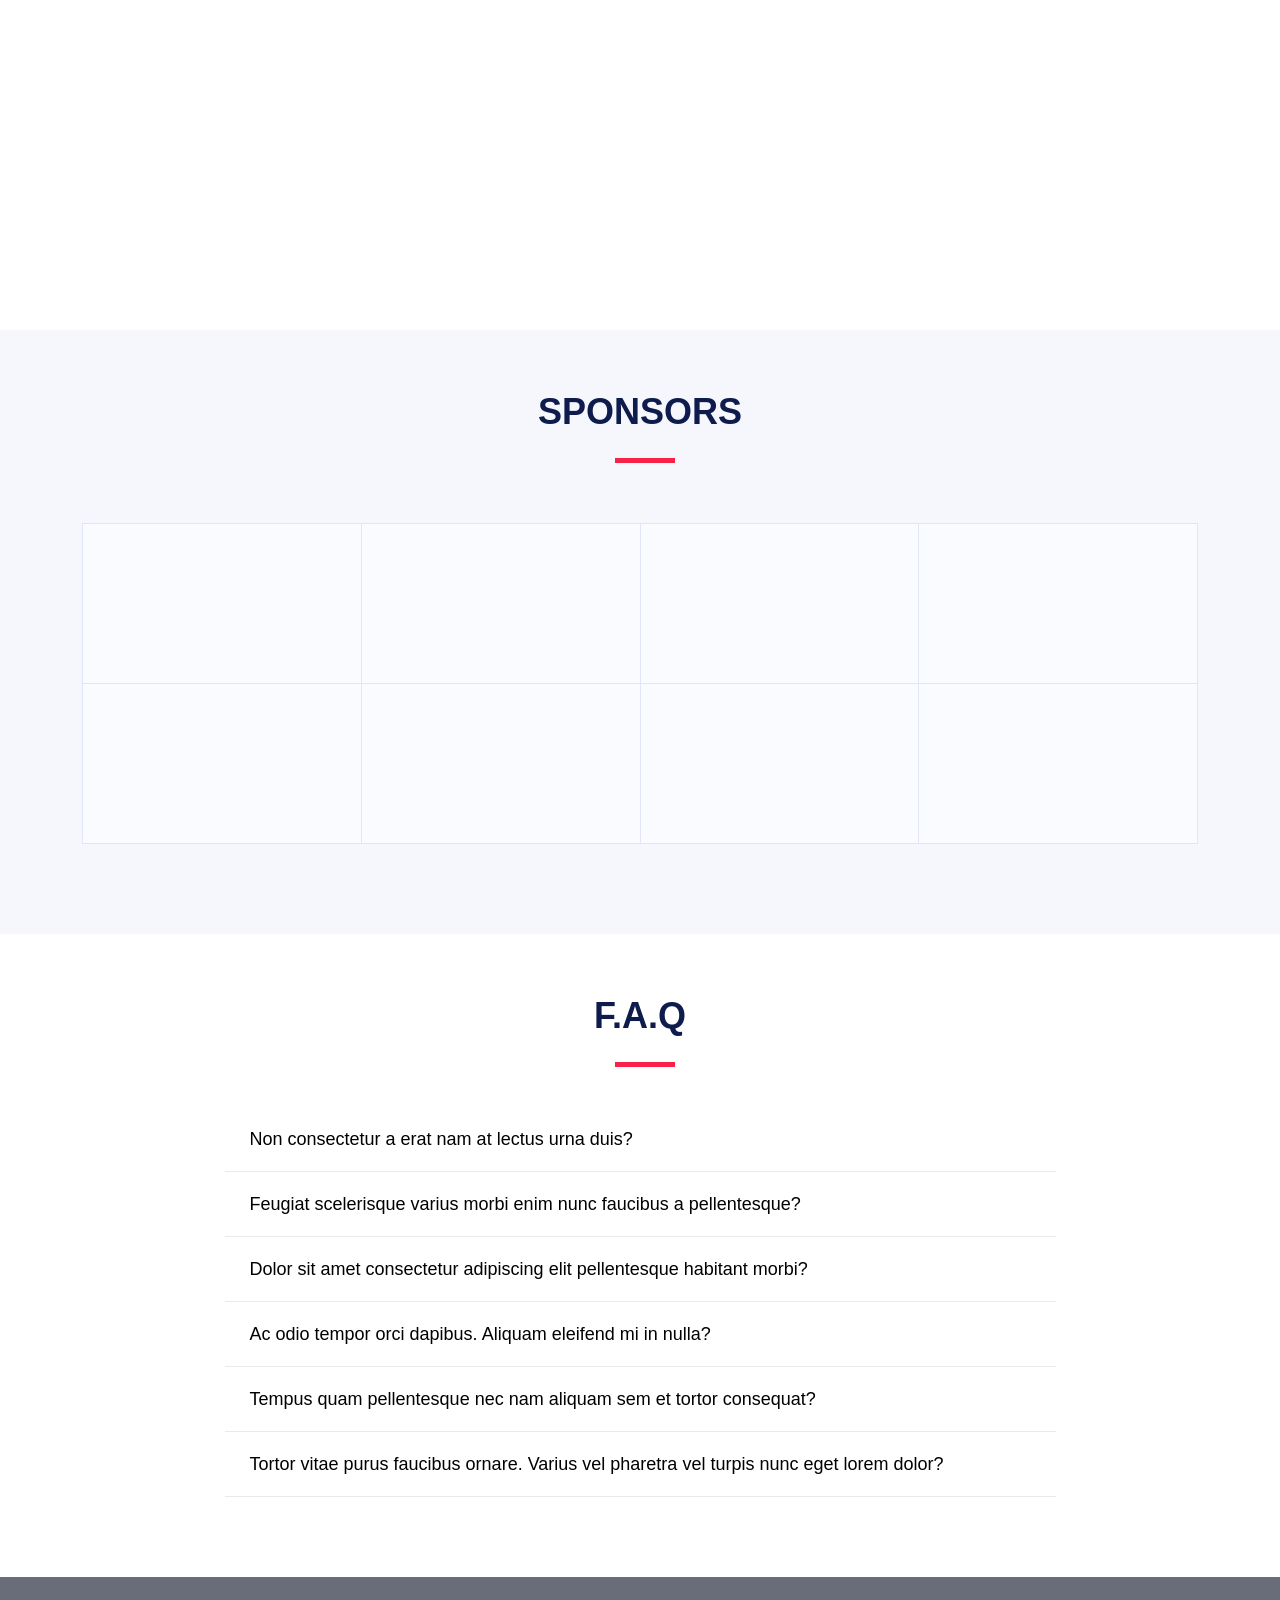
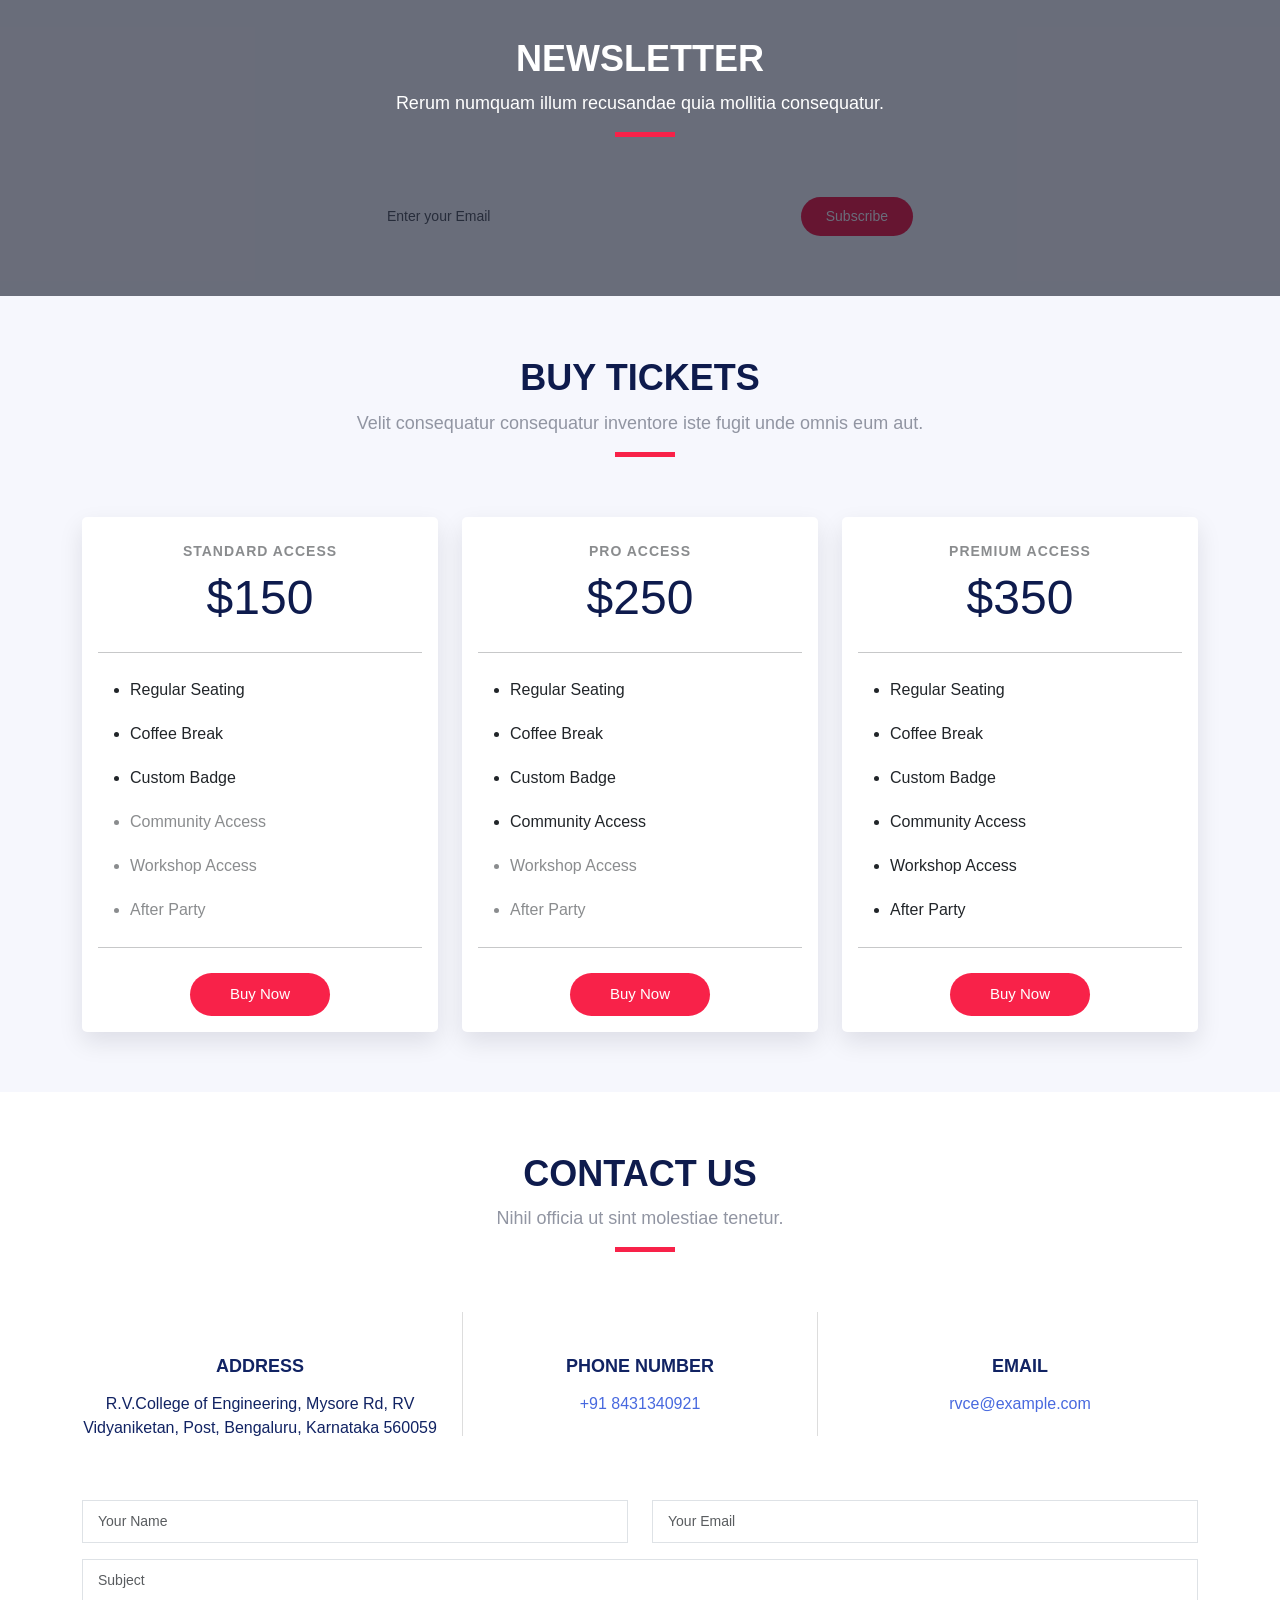
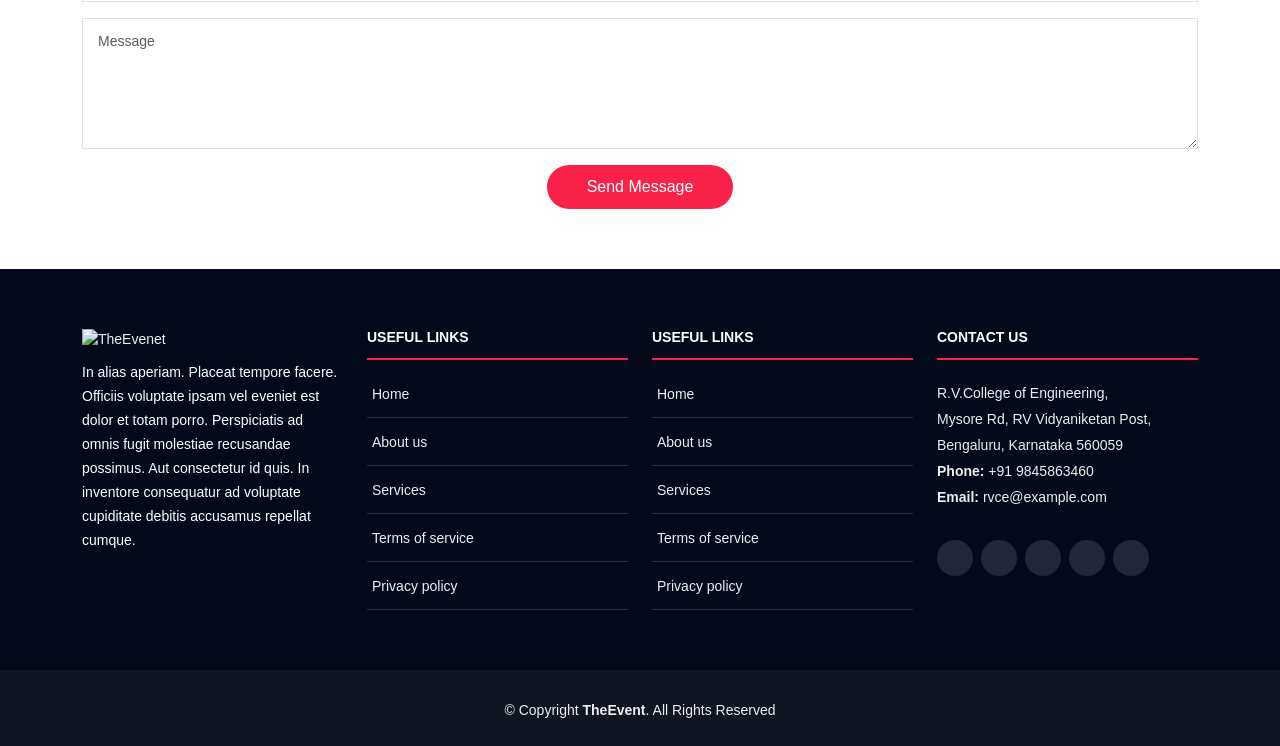
==== commit 72a5592b: "retest" ====
--- a/index1.html
+++ b/index1.html
@@ -84,7 +84,7 @@
   <!-- ======= Hero Section ======= -->
   <section id="hero">
     <div class="hero-container" data-aos="zoom-in" data-aos-delay="100">
-      <h1 class="mb-4 pb-0">AGRICULTURE + HYDROPONICS <br><span>=AQUAPONICS</span></h1>
+      <h1 class="mb-4 pb-0">AGRICULTURE + HYDROPONICS <br><span>AQUAPONICS</span></h1>
       <p class="mb-4 pb-0">20 march,IOT CENTER OF EXCELLENCE,RVCE</p>
       <a href="https://www.youtube.com/watch?v=yhcAOE2JOVs" class="glightbox play-btn mb-4"></a>
       <a href="#about" class="about-btn scrollto">About The Event</a>
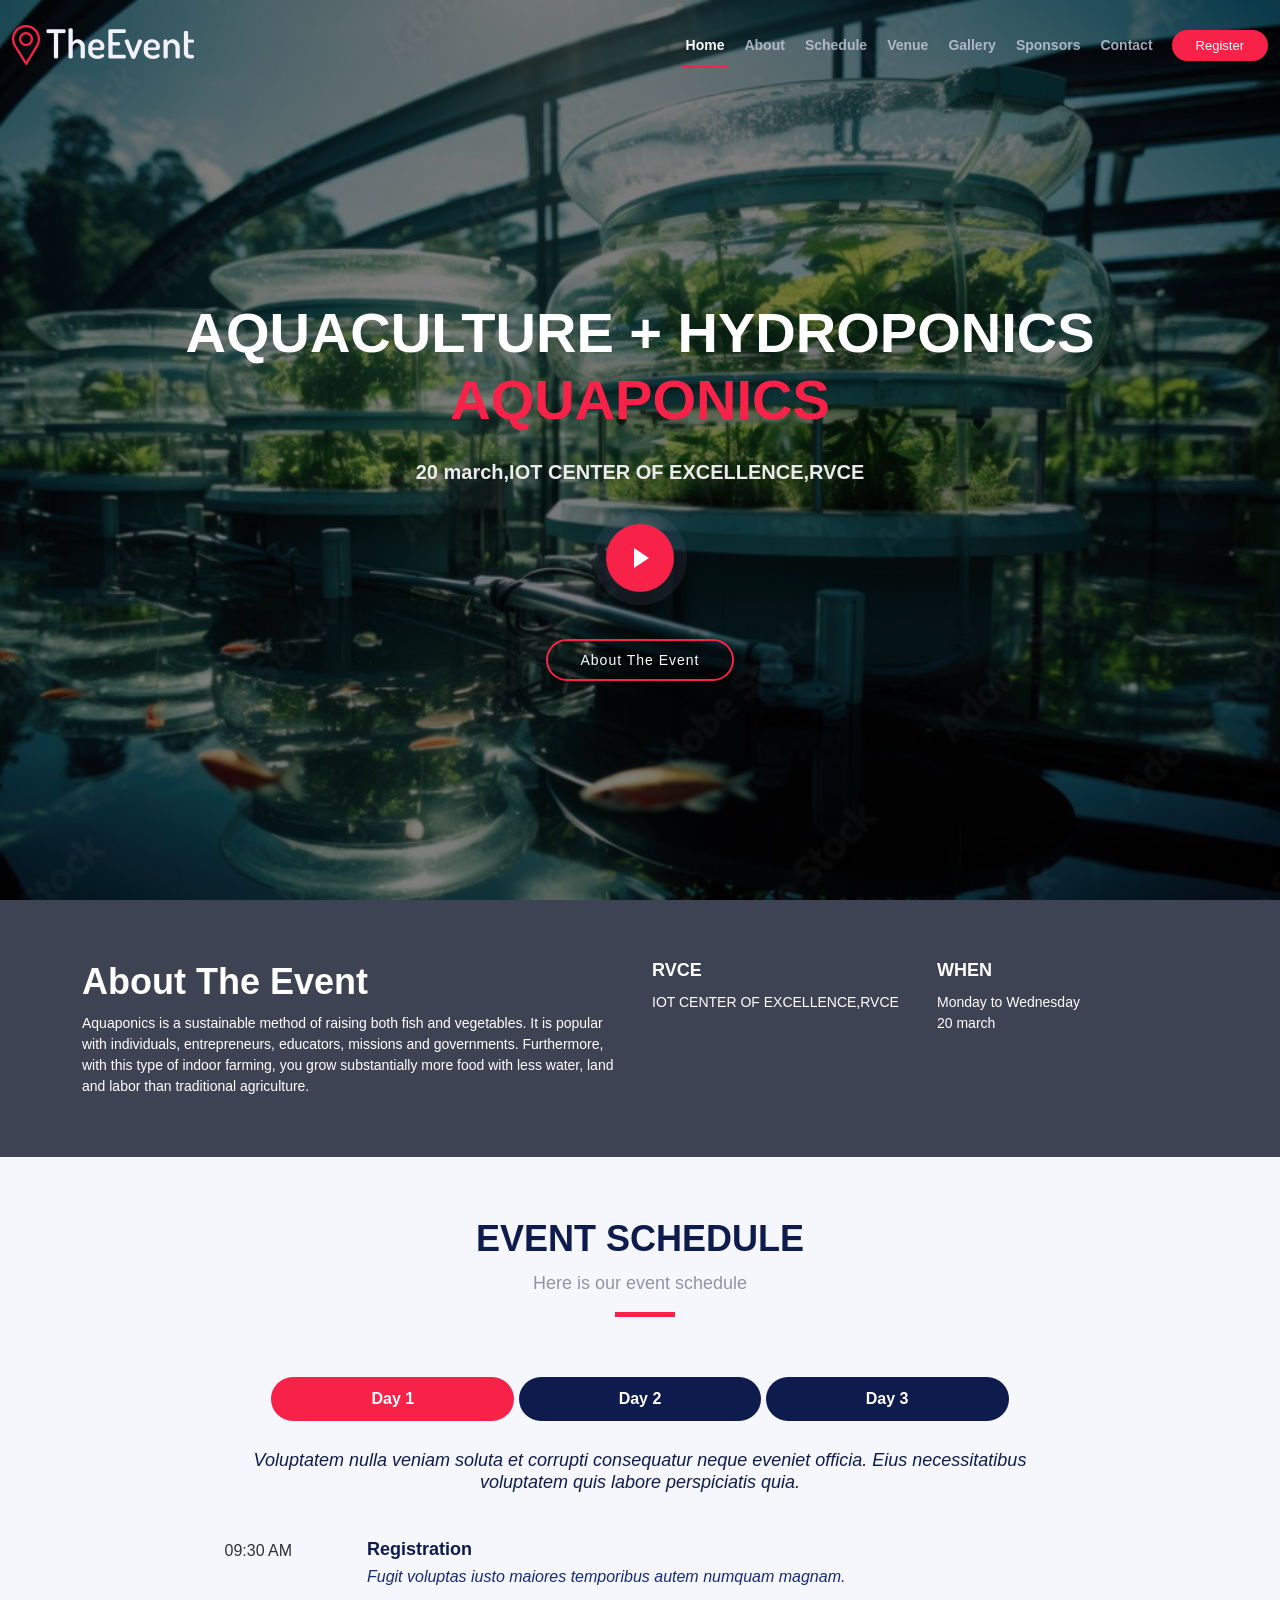
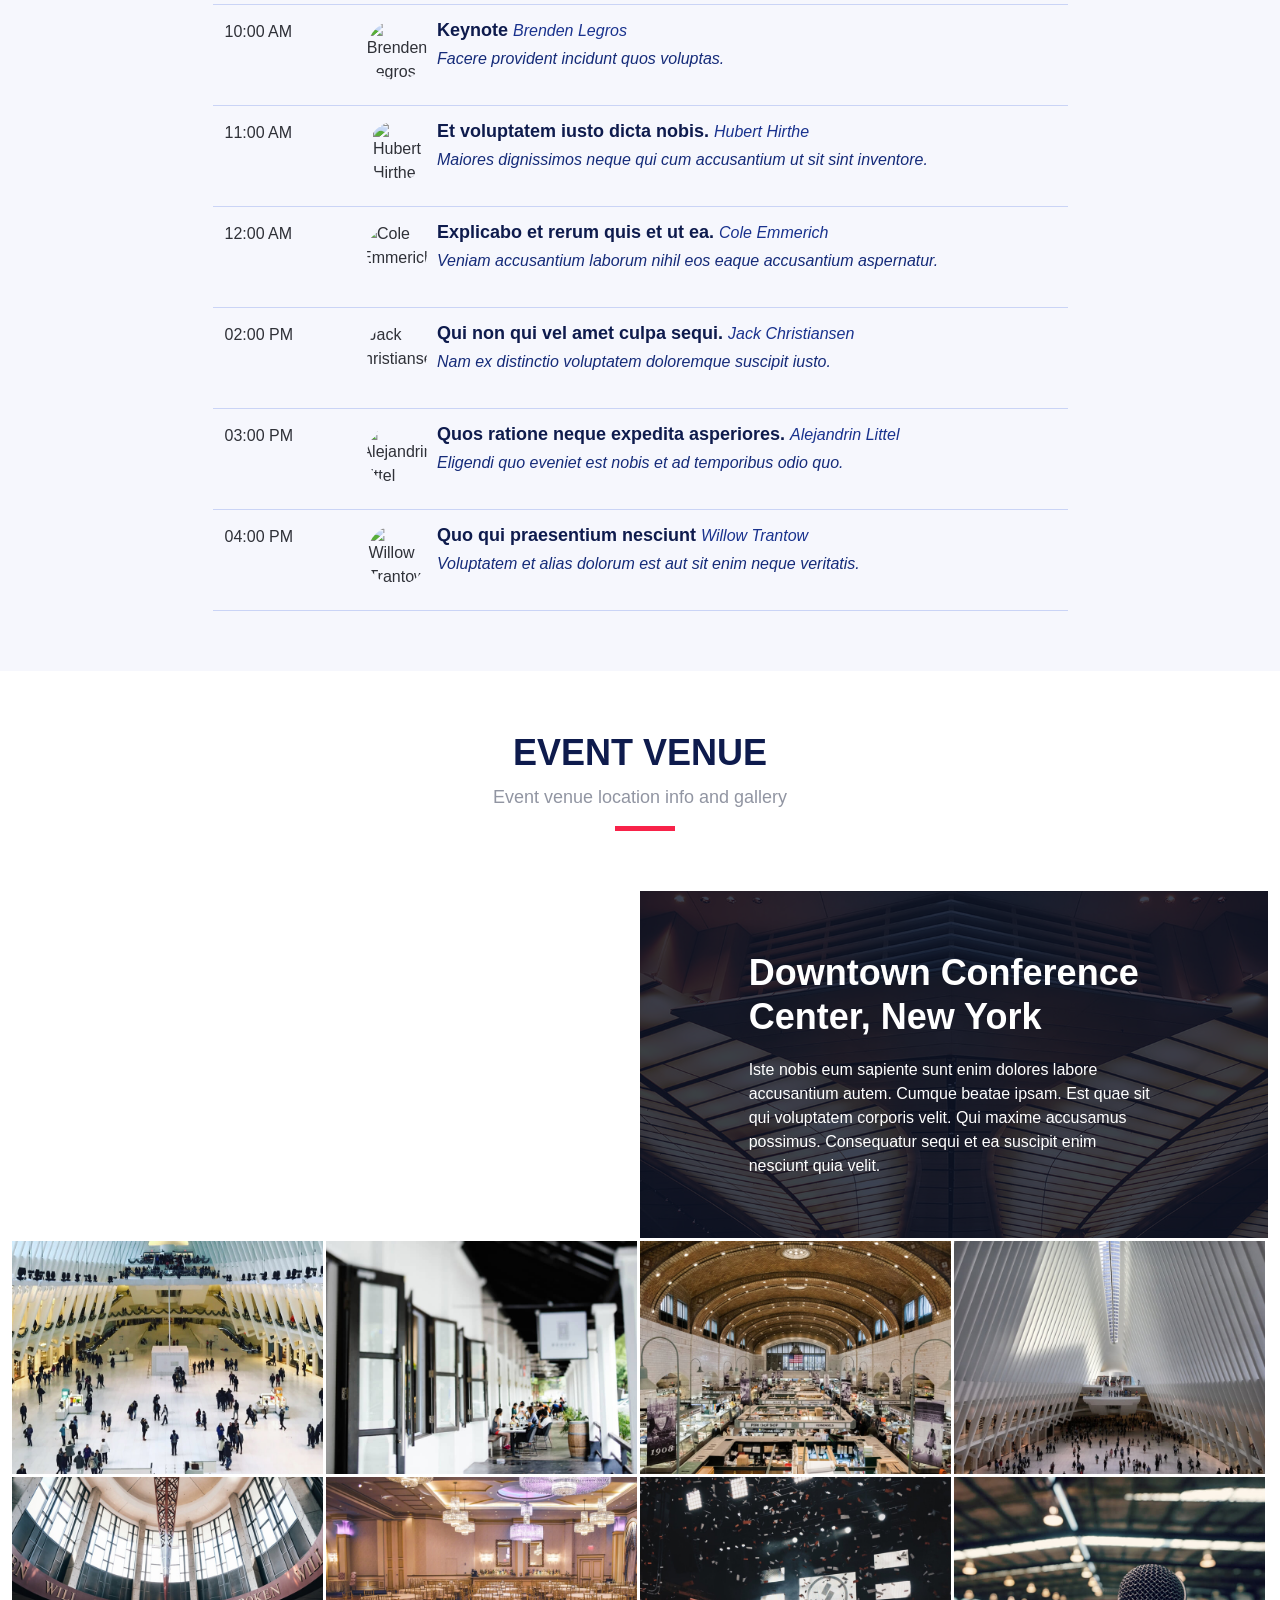
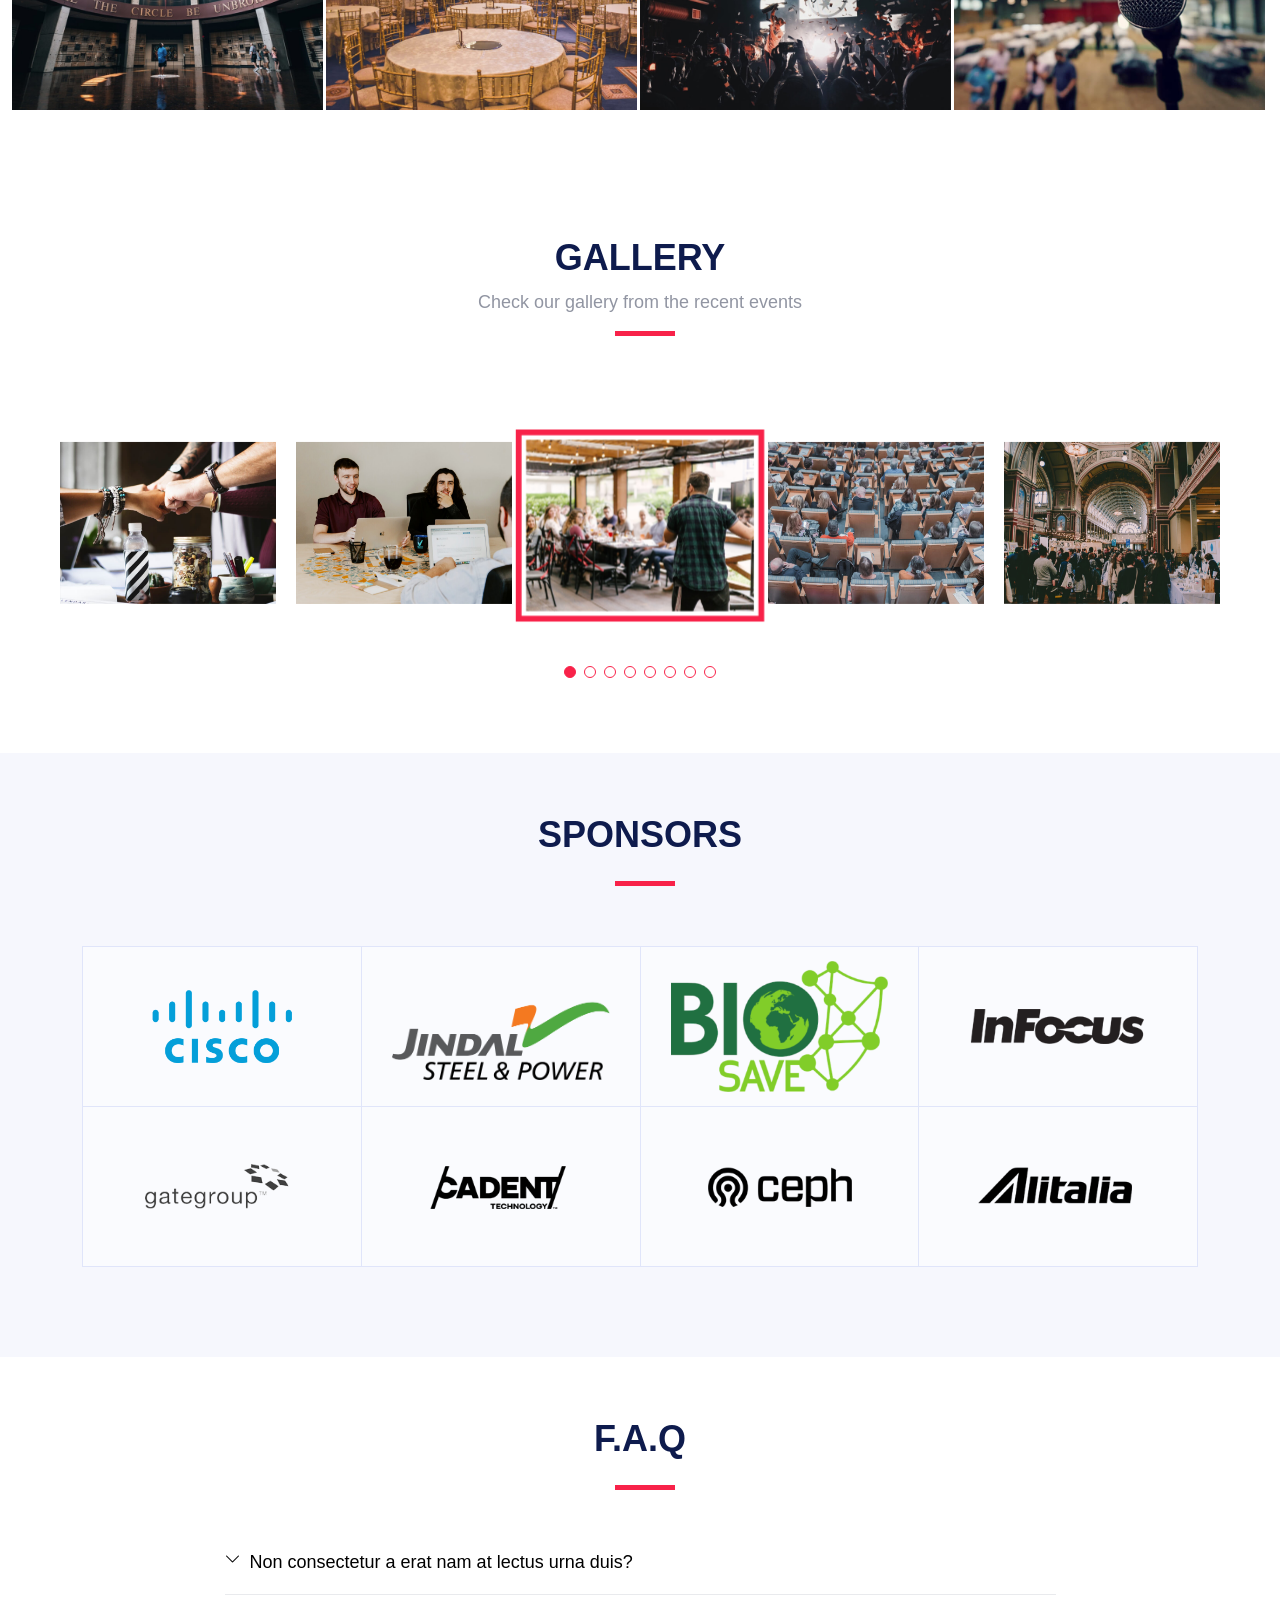
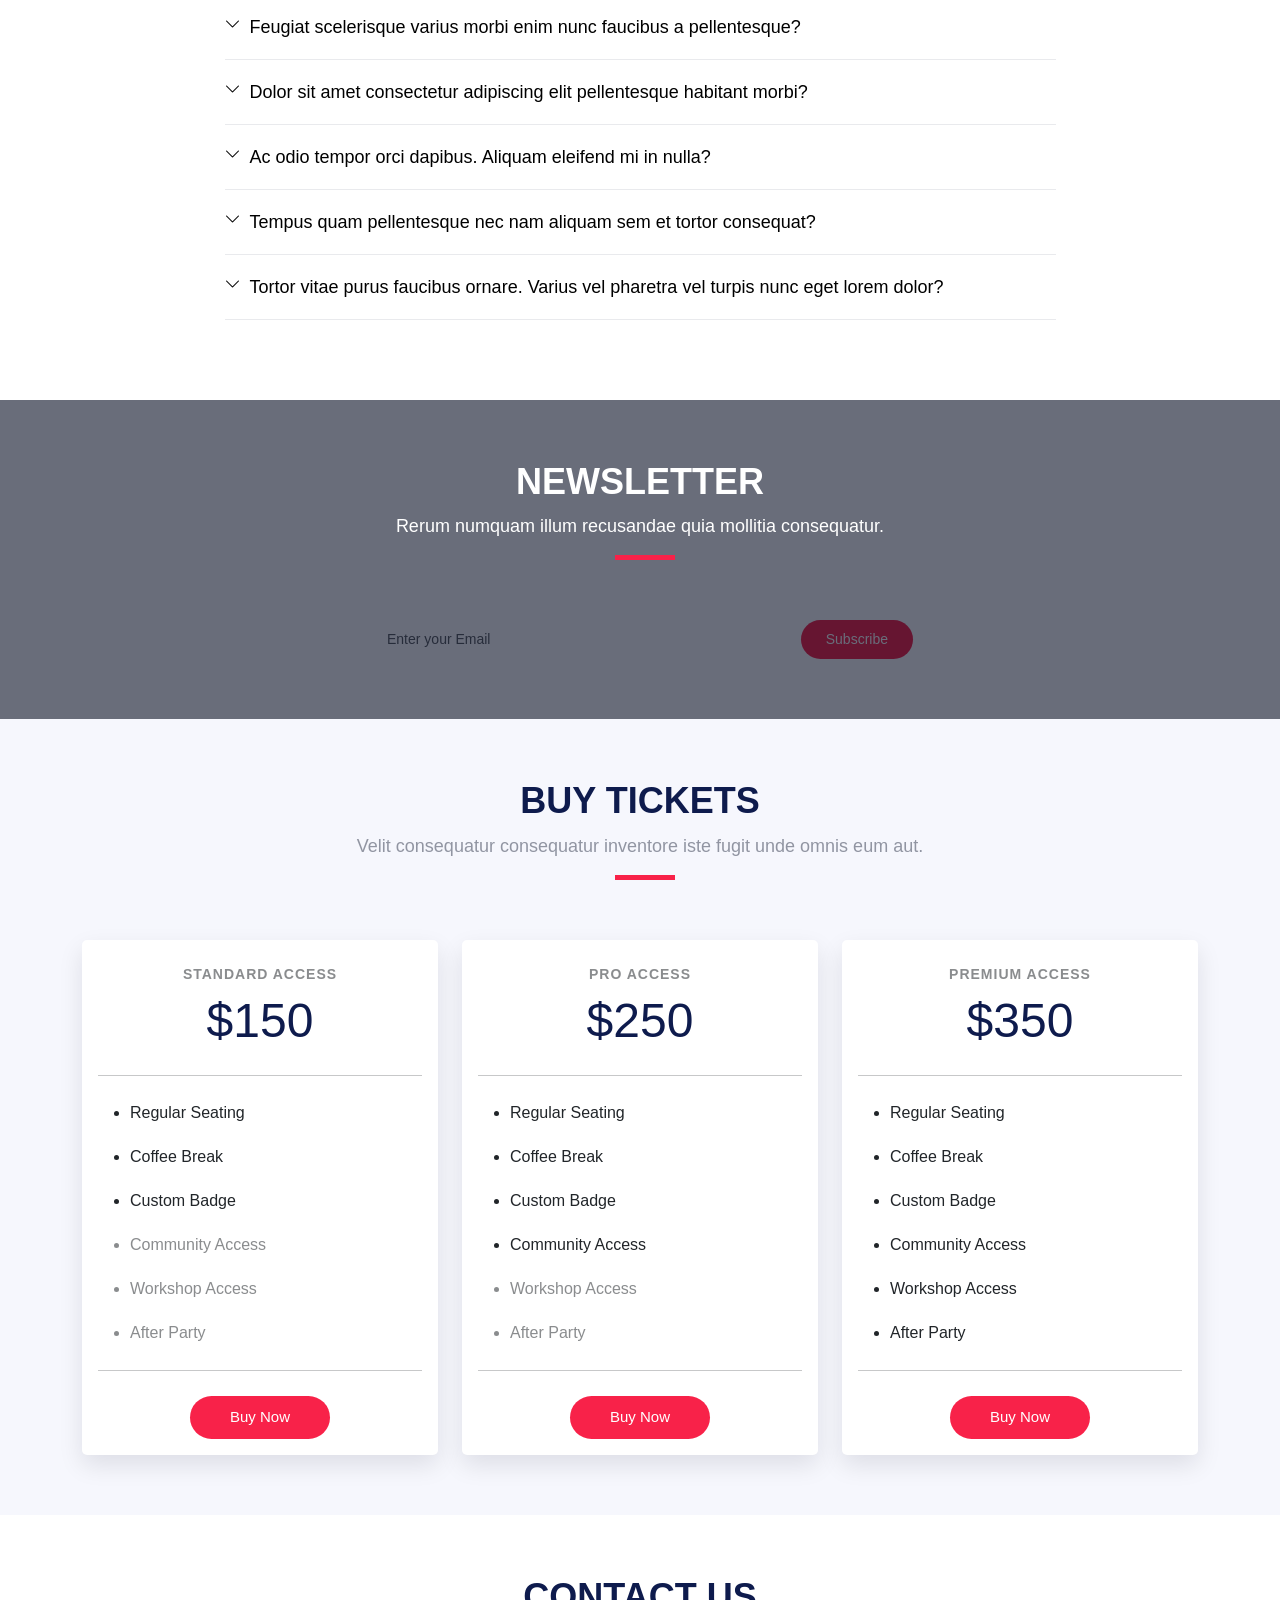
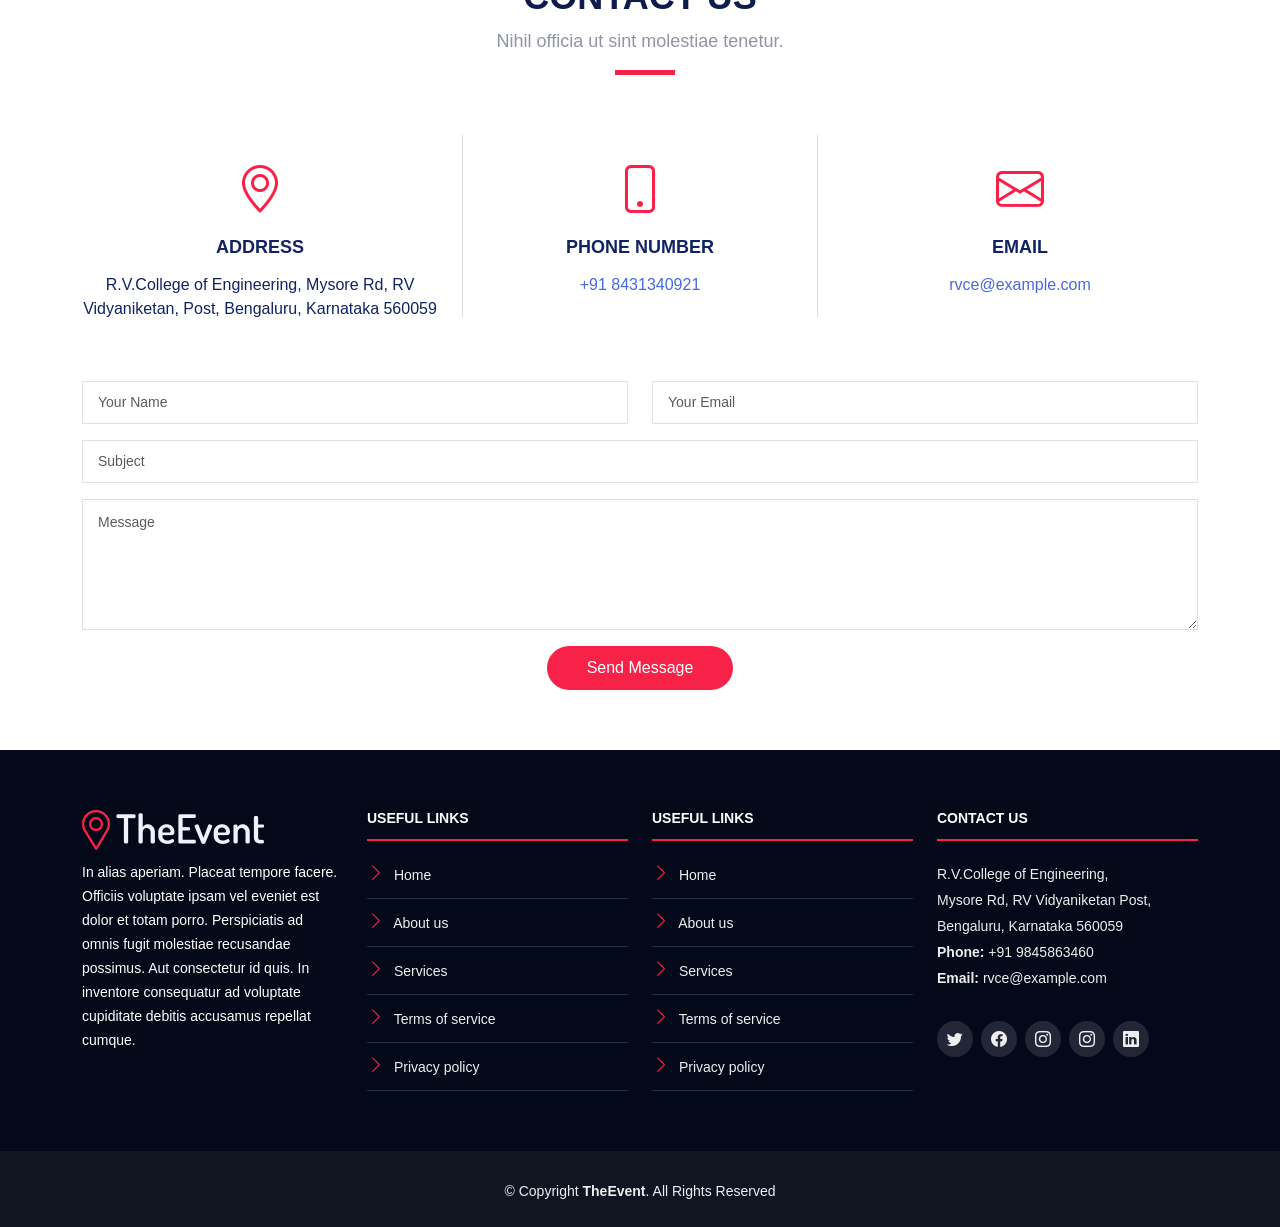
==== commit 18b18837: "aqua" ====
--- a/index1.html
+++ b/index1.html
@@ -84,7 +84,7 @@
   <!-- ======= Hero Section ======= -->
   <section id="hero">
     <div class="hero-container" data-aos="zoom-in" data-aos-delay="100">
-      <h1 class="mb-4 pb-0">AGRICULTURE + HYDROPONICS <br><span>AQUAPONICS</span></h1>
+      <h1 class="mb-4 pb-0">AQUACULTURE + HYDROPONICS <br><span>AQUAPONICS</span></h1>
       <p class="mb-4 pb-0">20 march,IOT CENTER OF EXCELLENCE,RVCE</p>
       <a href="https://www.youtube.com/watch?v=yhcAOE2JOVs" class="glightbox play-btn mb-4"></a>
       <a href="#about" class="about-btn scrollto">About The Event</a>
--- a/assets/css/style.css
+++ b/assets/css/style.css
@@ -697,109 +697,6 @@
   color: #fff;
 }
 
-/*--------------------------------------------------------------
-# Speakers Section
---------------------------------------------------------------*/
-#speakers {
-  padding: 60px 0 30px 0;
-}
-
-#speakers .speaker {
-  position: relative;
-  overflow: hidden;
-  margin-bottom: 30px;
-}
-
-#speakers .speaker .details {
-  background: rgba(6, 12, 34, 0.76);
-  position: absolute;
-  left: 0;
-  bottom: -40px;
-  right: 0;
-  text-align: center;
-  padding-top: 10px;
-  transition: all 300ms cubic-bezier(0.645, 0.045, 0.355, 1);
-}
-
-#speakers .speaker .details h3 {
-  color: #fff;
-  font-size: 22px;
-  font-weight: 600;
-  margin-bottom: 5px;
-}
-
-#speakers .speaker .details p {
-  color: #fff;
-  font-size: 15px;
-  margin-bottom: 10px;
-  font-style: italic;
-}
-
-#speakers .speaker .details .social {
-  height: 40px;
-}
-
-#speakers .speaker .details .social i {
-  line-height: 0;
-  margin: 0 2px;
-}
-
-#speakers .speaker .details a {
-  color: #fff;
-}
-
-#speakers .speaker .details a:hover {
-  color: #f82249;
-}
-
-#speakers .speaker:hover .details {
-  bottom: 0;
-}
-
-#speakers-details {
-  padding: 60px 0;
-}
-
-#speakers-details .details h2 {
-  color: #112363;
-  font-size: 28px;
-  font-weight: 700;
-  margin-bottom: 10px;
-}
-
-#speakers-details .details .social {
-  margin-bottom: 15px;
-}
-
-#speakers-details .details .social a {
-  background: #e9edfb;
-  color: #112363;
-  line-height: 1;
-  display: inline-block;
-  text-align: center;
-  border-radius: 50%;
-  width: 36px;
-  height: 36px;
-  display: inline-flex;
-  align-items: center;
-  justify-content: center;
-}
-
-#speakers-details .details .social a:hover {
-  background: #f82249;
-  color: #fff;
-}
-
-#speakers-details .details .social a i {
-  font-size: 16px;
-  line-height: 0;
-}
-
-#speakers-details .details p {
-  color: #112363;
-  font-size: 15px;
-  margin-bottom: 10px;
-}
 
 /*--------------------------------------------------------------
 # Schedule Section
@@ -991,63 +888,7 @@
   transform: scale(1.1);
 }
 
-/*--------------------------------------------------------------
-# Hotels Section
---------------------------------------------------------------*/
-#hotels {
-  padding: 60px 0;
-}
-
-#hotels .hotel {
-  border: 1px solid #e0e5fa;
-  background: #fff;
-  margin-bottom: 30px;
-}
-
-#hotels .hotel:hover .hotel-img img {
-  transform: scale(1.1);
-}
-
-#hotels .hotel-img {
-  overflow: hidden;
-  margin-bottom: 15px;
-}
-
-#hotels .hotel-img img {
-  transition: 0.3s ease-in-out;
-}
-
-#hotels h3 {
-  font-weight: 600;
-  font-size: 20px;
-  margin-bottom: 5px;
-  padding: 0 20px;
-}
-
-#hotels a {
-  color: #152b79;
-}
-
-#hotels a:hover {
-  color: #f82249;
-}
-
-#hotels .stars {
-  padding: 0 20px;
-  margin-bottom: 5px;
-}
-
-#hotels .stars i {
-  color: rgb(255, 195, 29);
-}
-
-#hotels p {
-  padding: 0 20px;
-  margin-bottom: 20px;
-  color: #060c22;
-  font-style: italic;
-  font-size: 15px;
-}
+
 
 /*--------------------------------------------------------------
 # Gallery Section
@@ -1637,4 +1478,4 @@
   text-align: center;
   font-size: 13px;
   color: #ddd;
-}+}
